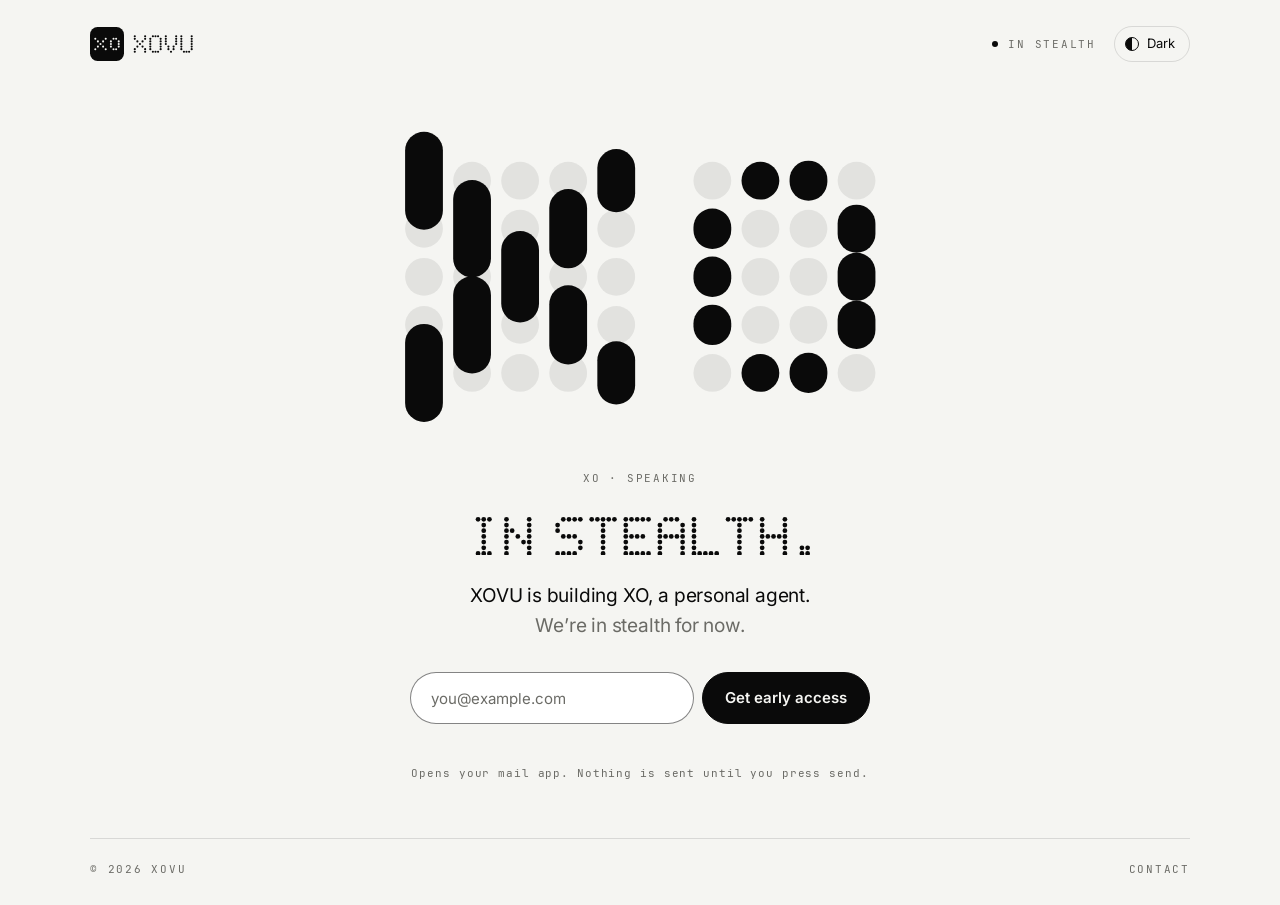
==== index.html @ ff9254e1 "Add files via upload" ====
<!DOCTYPE html>
<html lang="en" data-theme="light"><head>
<meta charset="utf-8"><meta name="viewport" content="width=device-width,initial-scale=1">
<title>XOVU · In stealth</title>
<meta name="description" content="XOVU is building XO, a personal agent. In stealth.">
<link rel="canonical" href="https://xovu.ai/">
<meta property="og:type" content="website">
<meta property="og:url" content="https://xovu.ai/">
<meta property="og:site_name" content="XOVU">
<meta property="og:title" content="XOVU">
<meta property="og:description" content="XOVU is building XO, a personal agent. In stealth.">
<meta property="og:image" content="https://xovu.ai/og-image.png">
<meta property="og:image:width" content="1200"><meta property="og:image:height" content="630">
<meta property="og:image:alt" content="The XO dot mark above the words IN STEALTH.">
<meta property="og:locale" content="en_US">
<meta name="twitter:card" content="summary_large_image">
<meta name="twitter:title" content="XOVU">
<meta name="twitter:description" content="XOVU is building XO, a personal agent. In stealth.">
<meta name="twitter:image" content="https://xovu.ai/og-image.png">
<meta name="color-scheme" content="light dark">
<meta name="theme-color" content="#F5F5F2" media="(prefers-color-scheme: light)">
<meta name="theme-color" content="#0A0A0A" media="(prefers-color-scheme: dark)">
<link rel="preload" href="fonts/Inter-Regular.woff2" as="font" type="font/woff2" crossorigin>
<link rel="preload" href="fonts/JetBrainsMono-Regular.woff2" as="font" type="font/woff2" crossorigin>
<style>
@font-face{font-family:"Inter";src:url(fonts/Inter-Regular.woff2) format("woff2");font-weight:400;font-display:swap}
@font-face{font-family:"Inter";src:url(fonts/Inter-SemiBold.woff2) format("woff2");font-weight:600;font-display:swap}
@font-face{font-family:"JetBrains Mono";src:url(fonts/JetBrainsMono-Regular.woff2) format("woff2");font-weight:400;font-display:swap}
/* brand tokens: xovu-brand-kit/tokens/colors.json + XO app theme */
:root{--bg:#F5F5F2;--fg:#0A0A0A;--muted:#6B6B66;--line:rgba(10,10,10,.12);--edge:rgba(10,10,10,.5);--paused:#C9C9C4;--field:#FFFFFF;
  --ease:cubic-bezier(.45,0,.55,1);--sans:"Inter","Helvetica Neue",Helvetica,Arial,system-ui,sans-serif;--mono:"JetBrains Mono",ui-monospace,SFMono-Regular,Menlo,monospace}
[data-theme="dark"]{--bg:#0A0A0A;--fg:#F5F5F2;--muted:#8E8E88;--line:rgba(245,245,242,.14);--edge:rgba(245,245,242,.34);--paused:#3C3C3A;--field:#151515}
*{box-sizing:border-box;margin:0;padding:0}
html,body{height:100%}
body{background:var(--bg);color:var(--fg);font-family:var(--sans);-webkit-font-smoothing:antialiased;line-height:1.5;transition:background-color .3s var(--ease),color .3s var(--ease)}
a{color:inherit}
:focus-visible{outline:2px solid var(--fg);outline-offset:3px;border-radius:4px}
.sr{position:absolute;width:1px;height:1px;overflow:hidden;clip:rect(0 0 0 0);white-space:nowrap}
.mono{font-family:var(--mono);font-size:11px;letter-spacing:.16em;text-transform:uppercase;color:var(--muted)}
.page{min-height:100vh;min-height:100svh;display:flex;flex-direction:column;max-width:1180px;margin:0 auto;padding:0 40px}
header{display:flex;align-items:center;justify-content:space-between;height:88px;gap:16px}
header .logo{display:block;border-radius:8px}
header .logo svg,header .logo img{height:34px;width:auto;display:block}
.right{display:flex;align-items:center;gap:18px}
.tag{display:flex;align-items:center;gap:10px}
.tag::before{content:"";width:6px;height:6px;border-radius:50%;background:var(--fg);animation:bl 1.4s var(--ease) infinite}
@keyframes bl{50%{opacity:.16}}
.toggle{font:inherit;font-size:13px;display:flex;align-items:center;gap:8px;padding:7px 14px 7px 10px;border-radius:99px;border:1px solid var(--line);background:transparent;color:var(--fg);cursor:pointer;transition:border-color .15s var(--ease)}
.toggle:hover{border-color:var(--fg)}
.toggle .ic{width:14px;height:14px;border-radius:50%;border:1.5px solid var(--fg);background:linear-gradient(90deg,var(--fg) 50%,transparent 50%);transition:transform .3s var(--ease)}
[data-theme="dark"] .toggle .ic{transform:rotate(180deg)}
main{flex:1;display:flex;flex-direction:column;align-items:center;justify-content:center;text-align:center;padding:16px 0 56px}
#mark{width:min(540px,84vw);transition:opacity .15s var(--ease)}
#mark.fade{opacity:0}
#mark .on{transition:fill .3s var(--ease)}
#mark.paused .on{fill:var(--paused)}
#mark svg,.ns-mark{width:100%;height:auto;display:block}
.status{margin-top:20px;min-height:17px}
.line{margin-top:30px;width:min(340px,70vw)}
.line svg{width:100%;height:auto;display:block}
.lead{margin-top:26px;font-size:clamp(17px,1.7vw,19px);line-height:1.55;letter-spacing:-.01em;max-width:440px}
.lead span{display:block;color:var(--muted)}
form{display:flex;gap:8px;margin-top:32px;width:min(460px,100%)}
input{font:inherit;font-size:15px;flex:1;min-width:0;height:52px;padding:0 20px;border-radius:99px;border:1px solid var(--edge);background:var(--field);color:var(--fg);transition:background-color .3s var(--ease),border-color .15s var(--ease)}
input::placeholder{color:var(--muted)}
input:hover{border-color:var(--fg)}
input:focus{outline:2px solid var(--fg);outline-offset:1px}
input[aria-invalid="true"]{border-color:var(--fg)}
.cta{font:inherit;font-size:15px;font-weight:600;height:52px;border:1px solid var(--fg);background:var(--fg);color:var(--bg);padding:0 22px;border-radius:99px;cursor:pointer;white-space:nowrap;transition:background-color .3s var(--ease),color .3s var(--ease),opacity .15s var(--ease)}
.cta:hover{opacity:.86}
.cta:disabled{opacity:.5;cursor:default}
.cta:focus-visible{outline-offset:3px;border-radius:99px}
#msg{font-size:14px;margin-top:14px;min-height:21px}
.note{margin-top:6px;letter-spacing:.08em;text-transform:none;font-size:11px}
footer{display:flex;justify-content:space-between;align-items:center;gap:16px;flex-wrap:wrap;padding:22px 0 28px;border-top:1px solid var(--line)}
footer nav{display:flex;gap:20px}
footer a{text-decoration:none;transition:color .15s var(--ease)}footer a:hover{color:var(--fg)}
.ns-mark{width:min(540px,84vw)}
@media(max-width:560px){.page{padding:0 20px}header{height:76px}header .logo svg,header .logo img{height:30px}.tag{display:none}form{flex-direction:column}input{flex:none}.cta{width:100%}.line{margin-top:24px}}
@media (prefers-reduced-motion:reduce){.tag::before{animation:none}body,.toggle .ic,input,.cta,#mark,#mark .on{transition:none}}
</style>
<link rel="icon" href="favicon.svg" type="image/svg+xml">
<link rel="icon" href="favicon-32.png" sizes="32x32" type="image/png">
<link rel="apple-touch-icon" href="apple-touch-icon.png">
<link rel="manifest" href="site.webmanifest">
</head>
<body>
<div class="page">
  <header>
    <a class="logo" href="/" aria-label="XOVU home" id="logo"><img src="brand/xovu-lockup-horizontal-light.svg" alt="" width="102" height="34"></a>
    <div class="right">
      <span class="tag mono">In stealth</span>
      <button class="toggle" id="toggle" type="button" aria-label="Dark mode" hidden><span class="ic" aria-hidden="true"></span><span id="toggleLabel">Dark</span></button>
    </div>
  </header>

  <main>
    <h1 class="sr">XOVU. In stealth.</h1>
    <div id="mark" aria-hidden="true"><noscript><img class="ns-mark" src="brand/xo-symbol-ink-with-cells.svg" alt=""></noscript></div>
    <p class="status mono" id="status" aria-hidden="true"></p>
    <div class="line" aria-hidden="true" id="line"></div>
    <p class="lead">XOVU is building XO, a personal agent. <span>We’re in stealth for now.</span></p>
    <form id="form" action="mailto:founder@xovu.ai?subject=XOVU%20early%20access" method="post" enctype="text/plain" novalidate>
      <label class="sr" for="email">Email address</label>
      <input id="email" name="email" type="email" placeholder="you@example.com" autocomplete="email" inputmode="email" required aria-describedby="msg note">
      <button class="cta" type="submit">Get early access</button>
    </form>
    <div id="msg" role="status" aria-live="polite"></div>
    <p class="note mono" id="note">Opens your mail app. Nothing is sent until you press send.</p>
  </main>

  <footer>
    <span class="mono">© 2026 XOVU</span>
    <nav><a class="mono" href="mailto:founder@xovu.ai">Contact</a></nav>
  </footer>
</div>

<script>
const $=s=>document.querySelector(s);
const CONTACT='founder@xovu.ai';
const INK='#0A0A0A',CHALK='#F5F5F2';
/* xovu-brand-kit/tokens/colors.json */
const THEMES={
  light:{bg:CHALK,fg:INK,cell:'rgba(10,10,10,.08)',tile:INK,tileDots:CHALK},
  dark:{bg:INK,fg:CHALK,cell:'rgba(245,245,242,.12)',tile:CHALK,tileDots:INK}
};
const LABEL={idle:'XO · Idle',thinking:'XO · Thinking',speaking:'XO · Speaking',done:'XO · Done',attention:'XO · Needs you',paused:'XO · Paused'};
let theme='light';
const T=()=>THEMES[theme];
const rmq=window.matchMedia?matchMedia('(prefers-reduced-motion: reduce)'):null;
let RM=!!(rmq&&rmq.matches);
/* geometry: 10 x 5 grid, dot diameter 0.79 x pitch (xovu-brand-kit/README.md) */
const P=8.9,R=3.5,X0=10,Y0=32.2,MVB='0 18 100 64',E='.45 0 .55 1';
const f2=n=>Math.round(n*100)/100;
const DX=c=>f2(X0+c*P),DY=r=>f2(Y0+r*P);
const XG=['10001','01010','00100','01010','10001'],OG=['0110','1001','1001','1001','0110'];
const CELLS=[];
XG.forEach((row,r)=>[...row].forEach((b,i)=>CELLS.push({c:i,r,on:b==='1'})));
OG.forEach((row,r)=>[...row].forEach((b,i)=>CELLS.push({c:6+i,r,on:b==='1'})));
const svgWrap=(vb,inner)=>`<svg xmlns="http://www.w3.org/2000/svg" viewBox="${vb}" aria-hidden="true">${inner}</svg>`;

/* one renderer per agent state, timings from tokens/motion.json */
const DOT={
  idle:(x,y,fg)=>`<circle class="on" cx="${x}" cy="${y}" r="${R}" fill="${fg}"/>`,
  thinking:(x,y,fg,d)=>{const b=f2(d.c*.1+d.r*.025-1.4);return `<circle cx="${x}" cy="${y}" r="${R}" fill="${fg}"><animate attributeName="opacity" values="1;.16;1" keyTimes="0;.5;1" calcMode="spline" keySplines="${E};${E}" dur="1.4s" begin="${b}s" repeatCount="indefinite"/><animate attributeName="r" values="${R};2.4;${R}" keyTimes="0;.5;1" calcMode="spline" keySplines="${E};${E}" dur="1.4s" begin="${b}s" repeatCount="indefinite"/></circle>`},
  speaking:(x,y,fg,d)=>{const b=f2(d.c*.09-1.2),h=f2(R*2*2.6),y0=f2(y-R),y1=f2(y-h/2);return `<rect x="${f2(x-R)}" y="${y0}" width="${R*2}" height="${R*2}" rx="${R}" fill="${fg}"><animate attributeName="height" values="${R*2};${h};${R*2}" keyTimes="0;.5;1" calcMode="spline" keySplines="${E};${E}" dur="1.2s" begin="${b}s" repeatCount="indefinite"/><animate attributeName="y" values="${y0};${y1};${y0}" keyTimes="0;.5;1" calcMode="spline" keySplines="${E};${E}" dur="1.2s" begin="${b}s" repeatCount="indefinite"/></rect>`},
  done:(x,y,fg,d)=>`<circle cx="${x}" cy="${y}" r="${R}" fill="${fg}"><animate attributeName="r" values="${R};${f2(R*1.4)};${R}" keyTimes="0;.4;1" calcMode="spline" keySplines="${E};${E}" dur=".4s" begin="${f2(d.c*.045)}s" fill="freeze"/></circle>`,
  attention:(x,y,fg,d)=>d.c===2&&d.r===2?`<circle cx="${x}" cy="${y}" r="${R}" fill="none" stroke="${fg}" stroke-width="1.1"><animate attributeName="r" values="${R};${f2(R*3.4)}" dur="1.6s" repeatCount="indefinite"/><animate attributeName="opacity" values=".8;0" dur="1.6s" repeatCount="indefinite"/></circle><circle cx="${x}" cy="${y}" r="${R}" fill="${fg}"><animate attributeName="r" values="${R};${f2(R*1.26)};${R}" keyTimes="0;.3;1" dur="1.6s" repeatCount="indefinite"/></circle>`:DOT.idle(x,y,fg)
};
function dots(st,fg,cell=null){
  if(RM)st='idle';
  let s='';
  if(cell)CELLS.forEach(d=>{if(!d.on)s+=`<circle cx="${DX(d.c)}" cy="${DY(d.r)}" r="${R}" fill="${cell}"/>`});
  CELLS.filter(d=>d.on).forEach(d=>{s+=DOT[st](DX(d.c),DY(d.r),fg,d)});
  return s;
}

/* XOVU Dot alphabet, 7-row display face */
const FONT={X:['10001','10001','01010','00100','01010','10001','10001'],O:['01110','10001','10001','10001','10001','10001','01110'],V:['10001','10001','10001','10001','01010','01010','00100'],U:['10001','10001','10001','10001','10001','10001','01110'],I:['01110','00100','00100','00100','00100','00100','01110'],N:['10001','10001','11001','10101','10011','10001','10001'],S:['01111','10000','10000','01110','00001','00001','11110'],T:['11111','00100','00100','00100','00100','00100','00100'],E:['11111','10000','10000','11110','10000','10000','11111'],A:['01110','10001','10001','11111','10001','10001','10001'],L:['10000','10000','10000','10000','10000','10000','11111'],H:['10001','10001','10001','11111','10001','10001','10001'],'.':['00000','00000','00000','00000','00000','01100','01100']};
function dotText(str,fg,p=6,r=2.5){
  let col=0,max=0,s='';
  for(const ch of str){const g=FONT[ch];if(!g){col+=3;continue}
    g.forEach((row,y)=>[...row].forEach((b,x)=>{if(b==='1'){s+=`<circle cx="${f2(r+(col+x)*p)}" cy="${f2(r+y*p)}" r="${r}"/>`;if(col+x>max)max=col+x}}));col+=6}
  return {inner:`<g fill="${fg}">${s}</g>`,w:f2(max*p+2*r),h:f2(6*p+2*r)};
}
/* horizontal lockup: XO always sits in its tile next to the wordmark */
function lockup(){
  const c=T(),ts=56,gap=16,s=f2(P*.86*ts/100/6),t=dotText('XOVU',c.fg),wh=f2(t.h*s),ww=f2(t.w*s);
  return svgWrap(`0 0 ${f2(ts+gap+ww)} ${ts}`,`<g transform="scale(${f2(ts/100)})"><rect width="100" height="100" rx="22.5" fill="${c.tile}"/><g transform="translate(50 50) scale(.86) translate(-50 -50)">${dots('idle',c.tileDots)}</g></g><g transform="translate(${ts+gap} ${f2((ts-wh)/2)}) scale(${s})">${t.inner}</g>`);
}

/* the mark: still when idle, and it answers what the visitor does */
let state=null,timer=null,fadeT=null,resume='idle';
const blocked=()=>document.hidden||navigator.onLine===false;
/* paused keeps the idle drawing and greys the dots in place */
function draw(){
  $('#mark').innerHTML=svgWrap(MVB,dots(state==='paused'?'idle':state,T().fg,T().cell));
  $('#mark').classList.toggle('paused',state==='paused');
  $('#status').textContent=LABEL[state];
}
/* after: a state name or a function, run once on a single tracked timer */
function show(st,{after,ms}={}){
  clearTimeout(timer);
  if(st!=='paused'&&state!==null&&blocked()){resume=st==='attention'?'attention':'idle';return}
  if(after)timer=setTimeout(()=>typeof after==='function'?after():show(after),ms);
  if(st===state)return;
  const prev=state,m=$('#mark');state=st;
  clearTimeout(fadeT);m.classList.remove('fade');
  if(prev===null||RM){draw();return}
  if(st==='paused'){
    if(prev!=='idle')draw();
    $('#status').textContent=LABEL.paused;
    requestAnimationFrame(()=>m.classList.add('paused'));return}
  if(prev==='paused'){
    m.classList.remove('paused');$('#status').textContent=LABEL[st];
    if(st!=='idle')fadeT=setTimeout(()=>crossfade(),300);return}
  crossfade();
}
function crossfade(){
  const m=$('#mark');m.classList.add('fade');
  fadeT=setTimeout(()=>{draw();m.classList.remove('fade')},150);
}

/* theme: follows the device until the visitor chooses */
const KEY='xovu-theme';
const load=()=>{try{return localStorage.getItem(KEY)}catch(e){return null}};
const save=t=>{try{localStorage.setItem(KEY,t)}catch(e){}};
function applyTheme(t){
  theme=t;
  document.documentElement.dataset.theme=t;
  const tg=$('#toggle');
  tg.setAttribute('aria-pressed',t==='dark'?'true':'false');
  $('#toggleLabel').textContent=t==='dark'?'Light':'Dark';
  document.querySelectorAll('meta[name="theme-color"]').forEach(m=>m.content=T().bg);
  $('#logo').innerHTML=lockup();
  const l=dotText('IN STEALTH.',T().fg);$('#line').innerHTML=svgWrap(`0 0 ${l.w} ${l.h}`,l.inner);
  if(state)draw();
}
const mq=window.matchMedia?matchMedia('(prefers-color-scheme: dark)'):null;
const stored=load();
let userChose=stored==='light'||stored==='dark';
applyTheme(userChose?stored:(mq&&mq.matches?'dark':'light'));
if(mq&&mq.addEventListener)mq.addEventListener('change',e=>{if(!userChose)applyTheme(e.matches?'dark':'light')});
$('#toggle').hidden=false;
$('#toggle').addEventListener('click',()=>{userChose=true;applyTheme(theme==='dark'?'light':'dark');save(theme)});
if(rmq&&rmq.addEventListener)rmq.addEventListener('change',e=>{RM=e.matches;if(RM)show('idle');else if(!held)release();draw()});

/* showcase: XO runs through its everyday states until the visitor engages.
   Needs you and Paused stay out, so they only ever mean what they say. */
const CYCLE=[['speaking',2400],['idle',1800],['thinking',2800],['idle',1800],['done',1000],['idle',1800]];
let ci=0,held=false;
function ambient(){
  if(held)return;
  if(RM){show('idle');return}
  const [st,ms]=CYCLE[ci];ci=(ci+1)%CYCLE.length;
  show(st,{ms,after:ambient});
}
function release(){held=false;ci=0;show('idle',{ms:1800,after:ambient})}
ambient();

/* paused while the tab is hidden or the device is offline */
const pause=()=>{if(state!=='paused')resume=state==='attention'?'attention':'idle';show('paused')};
const wake=()=>{if(state!=='paused'||blocked())return;if(held)show(resume);else release()};
document.addEventListener('visibilitychange',()=>document.hidden?pause():wake());
addEventListener('offline',pause);addEventListener('online',wake);

/* early access: no backend, so the request goes from the visitor's own mail app */
const email=$('#email'),msg=$('#msg');
/* the visitor has XO's attention: hold still while they type */
email.addEventListener('focus',()=>{if(!held){held=true;show('idle')}});
email.addEventListener('blur',()=>{if(!email.value&&email.getAttribute('aria-invalid')!=='true')release()});
email.addEventListener('input',()=>{if(email.getAttribute('aria-invalid')==='true'){email.removeAttribute('aria-invalid');msg.textContent='';show('idle')}});
$('#form').addEventListener('submit',e=>{
  e.preventDefault();
  const v=email.value.trim();
  if(!/^[^\s@]+@[^\s@]+\.[^\s@]+$/.test(v)){
    email.setAttribute('aria-invalid','true');msg.textContent='Please enter a valid email address.';
    held=true;show('attention');email.focus();return}
  email.removeAttribute('aria-invalid');
  const cta=$('.cta');cta.disabled=true;setTimeout(()=>{cta.disabled=false},1500);
  location.href=`mailto:${CONTACT}?subject=${encodeURIComponent('XOVU early access')}&body=${encodeURIComponent(`Please add ${v} to the XOVU early access list.`)}`;
  msg.textContent=`Thanks. If nothing opened, write to ${CONTACT}.`;
  e.target.reset();
  held=true;
  show('thinking',{ms:700,after:()=>show('done',{ms:2000,after:release})});
});
</script>
</body></html>
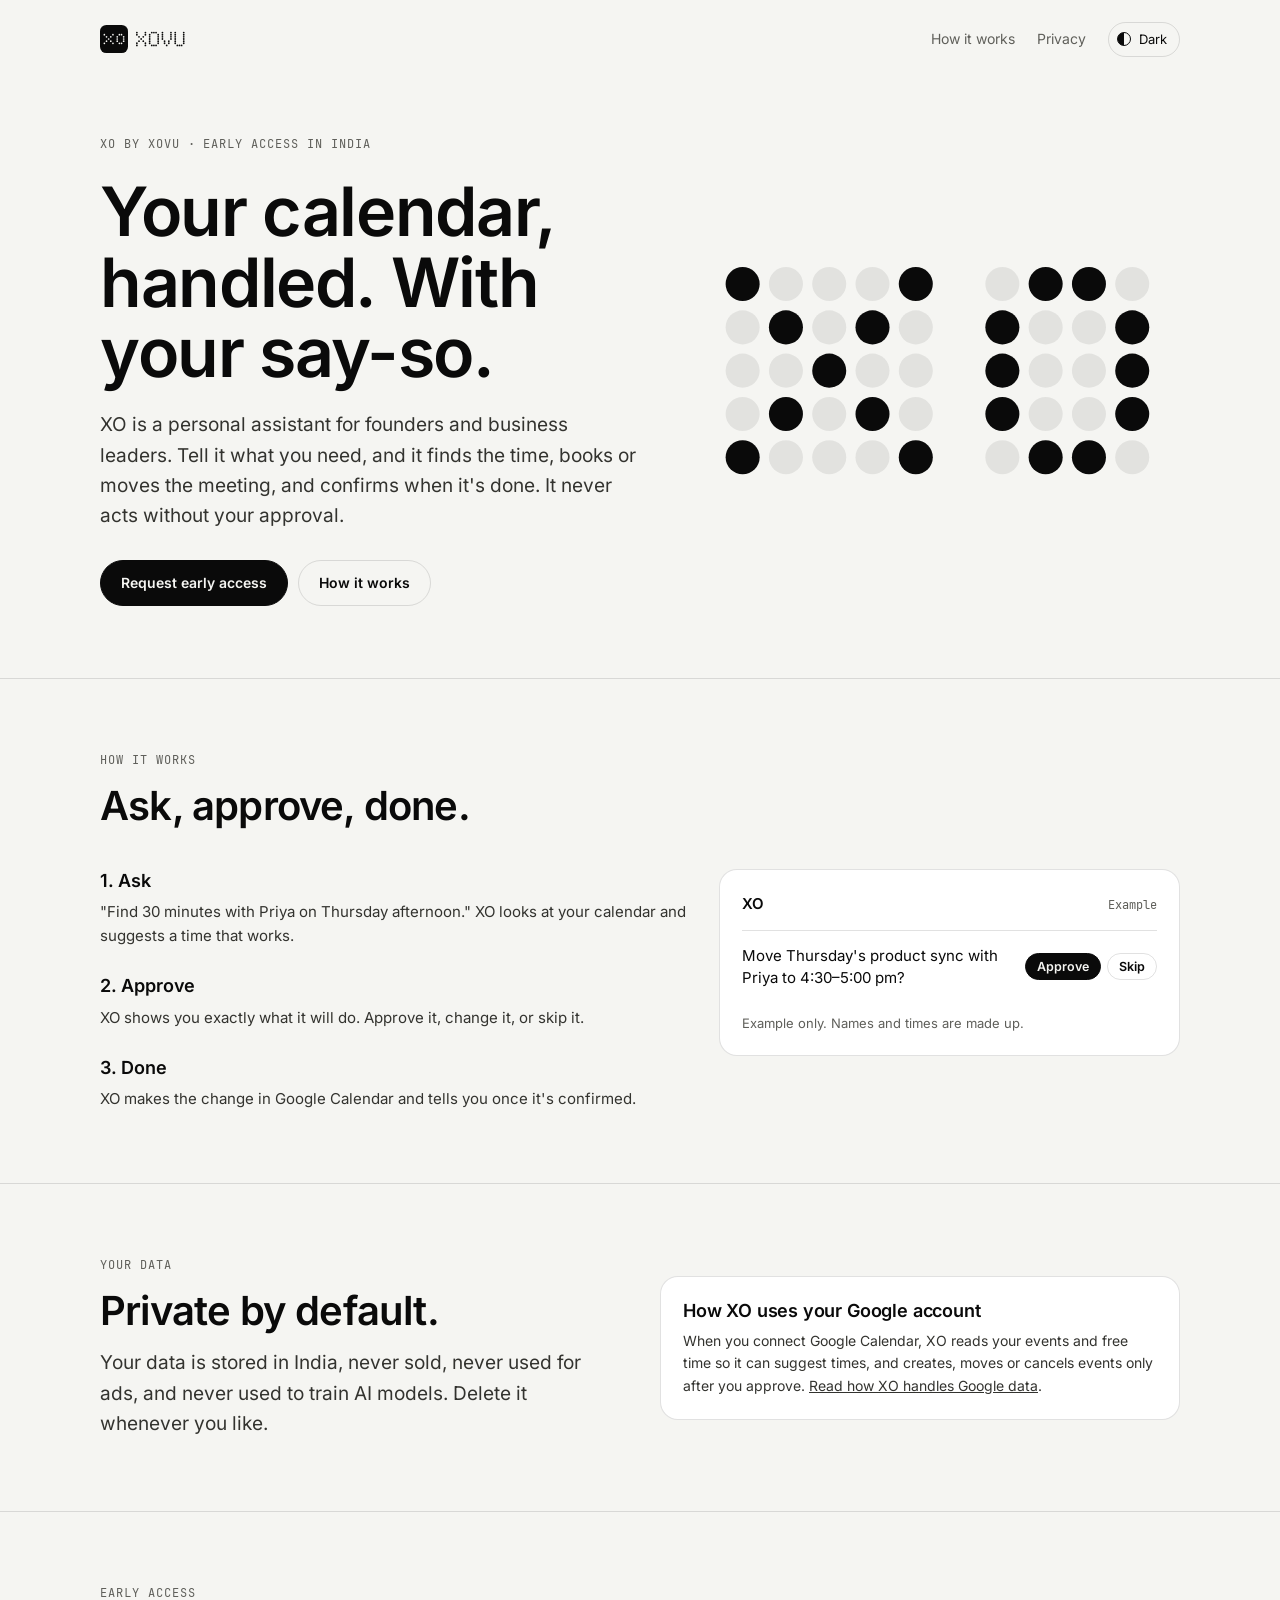
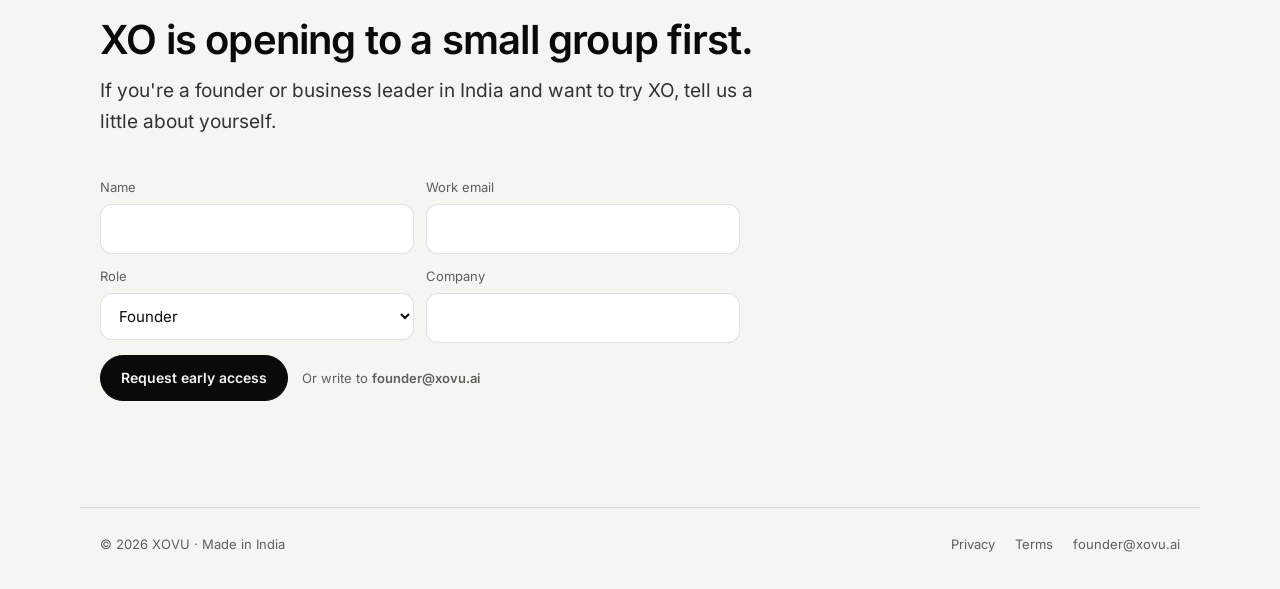
==== commit 4e96b74b: "Replace stealth page with public site: home, privacy policy, terms Home page describes XO's Calendar" ====
--- a/index.html
+++ b/index.html
@@ -1,268 +1,143 @@
 <!DOCTYPE html>
-<html lang="en" data-theme="light"><head>
-<meta charset="utf-8"><meta name="viewport" content="width=device-width,initial-scale=1">
-<title>XOVU · In stealth</title>
-<meta name="description" content="XOVU is building XO, a personal agent. In stealth.">
+<html lang="en-IN">
+<head>
+<meta charset="utf-8">
+<meta name="viewport" content="width=device-width,initial-scale=1,viewport-fit=cover">
+<title>XO by XOVU</title>
+<meta name="description" content="XO is a personal assistant for founders and business leaders in India. It handles your calendar and asks before it acts.">
+<meta property="og:title" content="XO by XOVU">
+<meta property="og:description" content="A personal assistant for founders and business leaders in India. Now in early access.">
+<meta property="og:type" content="website">
 <link rel="canonical" href="https://xovu.ai/">
-<meta property="og:type" content="website">
 <meta property="og:url" content="https://xovu.ai/">
 <meta property="og:site_name" content="XOVU">
-<meta property="og:title" content="XOVU">
-<meta property="og:description" content="XOVU is building XO, a personal agent. In stealth.">
 <meta property="og:image" content="https://xovu.ai/og-image.png">
 <meta property="og:image:width" content="1200"><meta property="og:image:height" content="630">
-<meta property="og:image:alt" content="The XO dot mark above the words IN STEALTH.">
-<meta property="og:locale" content="en_US">
+<meta property="og:image:alt" content="The XO dot mark next to the words Your calendar, handled.">
 <meta name="twitter:card" content="summary_large_image">
-<meta name="twitter:title" content="XOVU">
-<meta name="twitter:description" content="XOVU is building XO, a personal agent. In stealth.">
-<meta name="twitter:image" content="https://xovu.ai/og-image.png">
 <meta name="color-scheme" content="light dark">
-<meta name="theme-color" content="#F5F5F2" media="(prefers-color-scheme: light)">
-<meta name="theme-color" content="#0A0A0A" media="(prefers-color-scheme: dark)">
-<link rel="preload" href="fonts/Inter-Regular.woff2" as="font" type="font/woff2" crossorigin>
-<link rel="preload" href="fonts/JetBrainsMono-Regular.woff2" as="font" type="font/woff2" crossorigin>
-<style>
-@font-face{font-family:"Inter";src:url(fonts/Inter-Regular.woff2) format("woff2");font-weight:400;font-display:swap}
-@font-face{font-family:"Inter";src:url(fonts/Inter-SemiBold.woff2) format("woff2");font-weight:600;font-display:swap}
-@font-face{font-family:"JetBrains Mono";src:url(fonts/JetBrainsMono-Regular.woff2) format("woff2");font-weight:400;font-display:swap}
-/* brand tokens: xovu-brand-kit/tokens/colors.json + XO app theme */
-:root{--bg:#F5F5F2;--fg:#0A0A0A;--muted:#6B6B66;--line:rgba(10,10,10,.12);--edge:rgba(10,10,10,.5);--paused:#C9C9C4;--field:#FFFFFF;
-  --ease:cubic-bezier(.45,0,.55,1);--sans:"Inter","Helvetica Neue",Helvetica,Arial,system-ui,sans-serif;--mono:"JetBrains Mono",ui-monospace,SFMono-Regular,Menlo,monospace}
-[data-theme="dark"]{--bg:#0A0A0A;--fg:#F5F5F2;--muted:#8E8E88;--line:rgba(245,245,242,.14);--edge:rgba(245,245,242,.34);--paused:#3C3C3A;--field:#151515}
-*{box-sizing:border-box;margin:0;padding:0}
-html,body{height:100%}
-body{background:var(--bg);color:var(--fg);font-family:var(--sans);-webkit-font-smoothing:antialiased;line-height:1.5;transition:background-color .3s var(--ease),color .3s var(--ease)}
-a{color:inherit}
-:focus-visible{outline:2px solid var(--fg);outline-offset:3px;border-radius:4px}
-.sr{position:absolute;width:1px;height:1px;overflow:hidden;clip:rect(0 0 0 0);white-space:nowrap}
-.mono{font-family:var(--mono);font-size:11px;letter-spacing:.16em;text-transform:uppercase;color:var(--muted)}
-.page{min-height:100vh;min-height:100svh;display:flex;flex-direction:column;max-width:1180px;margin:0 auto;padding:0 40px}
-header{display:flex;align-items:center;justify-content:space-between;height:88px;gap:16px}
-header .logo{display:block;border-radius:8px}
-header .logo svg,header .logo img{height:34px;width:auto;display:block}
-.right{display:flex;align-items:center;gap:18px}
-.tag{display:flex;align-items:center;gap:10px}
-.tag::before{content:"";width:6px;height:6px;border-radius:50%;background:var(--fg);animation:bl 1.4s var(--ease) infinite}
-@keyframes bl{50%{opacity:.16}}
-.toggle{font:inherit;font-size:13px;display:flex;align-items:center;gap:8px;padding:7px 14px 7px 10px;border-radius:99px;border:1px solid var(--line);background:transparent;color:var(--fg);cursor:pointer;transition:border-color .15s var(--ease)}
-.toggle:hover{border-color:var(--fg)}
-.toggle .ic{width:14px;height:14px;border-radius:50%;border:1.5px solid var(--fg);background:linear-gradient(90deg,var(--fg) 50%,transparent 50%);transition:transform .3s var(--ease)}
-[data-theme="dark"] .toggle .ic{transform:rotate(180deg)}
-main{flex:1;display:flex;flex-direction:column;align-items:center;justify-content:center;text-align:center;padding:16px 0 56px}
-#mark{width:min(540px,84vw);transition:opacity .15s var(--ease)}
-#mark.fade{opacity:0}
-#mark .on{transition:fill .3s var(--ease)}
-#mark.paused .on{fill:var(--paused)}
-#mark svg,.ns-mark{width:100%;height:auto;display:block}
-.status{margin-top:20px;min-height:17px}
-.line{margin-top:30px;width:min(340px,70vw)}
-.line svg{width:100%;height:auto;display:block}
-.lead{margin-top:26px;font-size:clamp(17px,1.7vw,19px);line-height:1.55;letter-spacing:-.01em;max-width:440px}
-.lead span{display:block;color:var(--muted)}
-form{display:flex;gap:8px;margin-top:32px;width:min(460px,100%)}
-input{font:inherit;font-size:15px;flex:1;min-width:0;height:52px;padding:0 20px;border-radius:99px;border:1px solid var(--edge);background:var(--field);color:var(--fg);transition:background-color .3s var(--ease),border-color .15s var(--ease)}
-input::placeholder{color:var(--muted)}
-input:hover{border-color:var(--fg)}
-input:focus{outline:2px solid var(--fg);outline-offset:1px}
-input[aria-invalid="true"]{border-color:var(--fg)}
-.cta{font:inherit;font-size:15px;font-weight:600;height:52px;border:1px solid var(--fg);background:var(--fg);color:var(--bg);padding:0 22px;border-radius:99px;cursor:pointer;white-space:nowrap;transition:background-color .3s var(--ease),color .3s var(--ease),opacity .15s var(--ease)}
-.cta:hover{opacity:.86}
-.cta:disabled{opacity:.5;cursor:default}
-.cta:focus-visible{outline-offset:3px;border-radius:99px}
-#msg{font-size:14px;margin-top:14px;min-height:21px}
-.note{margin-top:6px;letter-spacing:.08em;text-transform:none;font-size:11px}
-footer{display:flex;justify-content:space-between;align-items:center;gap:16px;flex-wrap:wrap;padding:22px 0 28px;border-top:1px solid var(--line)}
-footer nav{display:flex;gap:20px}
-footer a{text-decoration:none;transition:color .15s var(--ease)}footer a:hover{color:var(--fg)}
-.ns-mark{width:min(540px,84vw)}
-@media(max-width:560px){.page{padding:0 20px}header{height:76px}header .logo svg,header .logo img{height:30px}.tag{display:none}form{flex-direction:column}input{flex:none}.cta{width:100%}.line{margin-top:24px}}
-@media (prefers-reduced-motion:reduce){.tag::before{animation:none}body,.toggle .ic,input,.cta,#mark,#mark .on{transition:none}}
-</style>
-<link rel="icon" href="favicon.svg" type="image/svg+xml">
-<link rel="icon" href="favicon-32.png" sizes="32x32" type="image/png">
-<link rel="apple-touch-icon" href="apple-touch-icon.png">
-<link rel="manifest" href="site.webmanifest">
+<link rel="icon" href="/favicon.svg" type="image/svg+xml">
+<link rel="icon" href="/favicon-32.png" sizes="32x32" type="image/png">
+<link rel="apple-touch-icon" href="/apple-touch-icon.png">
+<link rel="manifest" href="/site.webmanifest">
+<link rel="stylesheet" href="/style.css">
 </head>
 <body>
-<div class="page">
-  <header>
-    <a class="logo" href="/" aria-label="XOVU home" id="logo"><img src="brand/xovu-lockup-horizontal-light.svg" alt="" width="102" height="34"></a>
-    <div class="right">
-      <span class="tag mono">In stealth</span>
-      <button class="toggle" id="toggle" type="button" aria-label="Dark mode" hidden><span class="ic" aria-hidden="true"></span><span id="toggleLabel">Dark</span></button>
+<header class="wrap top">
+  <a class="logo" href="/" aria-label="XOVU home"></a>
+  <nav class="nav" aria-label="Main">
+    <a class="hide-sm" href="#how">How it works</a>
+    <a class="hide-sm" href="/privacy">Privacy</a>
+    <button class="toggle" id="toggle" type="button"><span class="ic" aria-hidden="true"></span><span id="toggleLabel">Dark</span></button>
+  </nav>
+</header>
+
+<main>
+  <section class="wrap hero">
+    <div class="hero-copy">
+      <p class="eyebrow">XO by XOVU · Early access in India</p>
+      <h1>Your calendar, handled. With your say-so.</h1>
+      <p class="lead">XO is a personal assistant for founders and business leaders. Tell it what you need, and it finds the time, books or moves the meeting, and confirms when it's done. It never acts without your approval.</p>
+      <div class="hero-actions">
+        <a class="btn" href="#early-access">Request early access</a>
+        <a class="btn ghost" href="#how">How it works</a>
+      </div>
     </div>
-  </header>
+    <div id="mark" aria-hidden="true"></div>
+  </section>
 
-  <main>
-    <h1 class="sr">XOVU. In stealth.</h1>
-    <div id="mark" aria-hidden="true"><noscript><img class="ns-mark" src="brand/xo-symbol-ink-with-cells.svg" alt=""></noscript></div>
-    <p class="status mono" id="status" aria-hidden="true"></p>
-    <div class="line" aria-hidden="true" id="line"></div>
-    <p class="lead">XOVU is building XO, a personal agent. <span>We’re in stealth for now.</span></p>
-    <form id="form" action="mailto:founder@xovu.ai?subject=XOVU%20early%20access" method="post" enctype="text/plain" novalidate>
-      <label class="sr" for="email">Email address</label>
-      <input id="email" name="email" type="email" placeholder="you@example.com" autocomplete="email" inputmode="email" required aria-describedby="msg note">
-      <button class="cta" type="submit">Get early access</button>
-    </form>
-    <div id="msg" role="status" aria-live="polite"></div>
-    <p class="note mono" id="note">Opens your mail app. Nothing is sent until you press send.</p>
-  </main>
+  <section class="section" id="how" aria-labelledby="how-h">
+    <div class="wrap">
+      <div class="section-head">
+        <p class="eyebrow">How it works</p>
+        <h2 id="how-h">Ask, approve, done.</h2>
+      </div>
+      <div class="demo">
+        <div class="grid3" style="grid-template-columns:1fr;gap:26px">
+          <div class="feature"><h3>1. Ask</h3><p>"Find 30 minutes with Priya on Thursday afternoon." XO looks at your calendar and suggests a time that works.</p></div>
+          <div class="feature"><h3>2. Approve</h3><p>XO shows you exactly what it will do. Approve it, change it, or skip it.</p></div>
+          <div class="feature"><h3>3. Done</h3><p>XO makes the change in Google Calendar and tells you once it's confirmed.</p></div>
+        </div>
+        <div class="panel" role="group" aria-label="Example request">
+          <div class="panel-head"><strong>XO</strong><span class="mono">Example</span></div>
+          <div class="item">
+            <p>Move Thursday's product sync with Priya to 4:30–5:00 pm?</p>
+            <div class="chips"><button class="chip yes" type="button" id="a1">Approve</button><button class="chip" type="button" id="s1">Skip</button></div>
+          </div>
+          <div class="item" id="done-row" hidden>
+            <p><span class="status">Done</span> Product sync is now Thu 23 Oct, 4:30–5:00 pm.</p>
+          </div>
+          <p class="note" style="margin-top:10px">Example only. Names and times are made up.</p>
+        </div>
+      </div>
+    </div>
+  </section>
 
-  <footer>
-    <span class="mono">© 2026 XOVU</span>
-    <nav><a class="mono" href="mailto:founder@xovu.ai">Contact</a></nav>
-  </footer>
-</div>
+  <section class="section" aria-labelledby="g-h">
+    <div class="wrap band">
+      <div class="section-head" style="margin:0">
+        <p class="eyebrow">Your data</p>
+        <h2 id="g-h">Private by default.</h2>
+        <p class="lead">Your data is stored in India, never sold, never used for ads, and never used to train AI models. Delete it whenever you like.</p>
+      </div>
+      <div class="panel">
+        <h3 style="margin-bottom:8px">How XO uses your Google account</h3>
+        <p class="note" style="font-size:14px;color:var(--lead)">When you connect Google Calendar, XO reads your events and free time so it can suggest times, and creates, moves or cancels events only after you approve. <a href="/privacy#google">Read how XO handles Google data</a>.</p>
+      </div>
+    </div>
+  </section>
 
+  <section class="section" id="early-access" aria-labelledby="ea-h">
+    <div class="wrap">
+      <div class="section-head">
+        <p class="eyebrow">Early access</p>
+        <h2 id="ea-h">XO is opening to a small group first.</h2>
+        <p class="lead">If you're a founder or business leader in India and want to try XO, tell us a little about yourself.</p>
+      </div>
+      <form class="form" id="form" novalidate>
+        <label>Name<input id="f-name" name="name" autocomplete="name" required></label>
+        <label>Work email<input id="f-email" name="email" type="email" autocomplete="email" required></label>
+        <label>Role
+          <select id="f-role" name="role">
+            <option>Founder</option><option>CEO</option><option>CXO</option><option>Other leadership</option>
+          </select>
+        </label>
+        <label>Company<input id="f-company" name="company" autocomplete="organization"></label>
+        <div class="full" style="display:flex;flex-wrap:wrap;gap:14px;align-items:center">
+          <button class="btn" type="submit">Request early access</button>
+          <span class="note">Or write to <strong>founder@xovu.ai</strong></span>
+        </div>
+        <p id="msg" class="full" aria-live="polite"></p>
+      </form>
+    </div>
+  </section>
+</main>
+
+<footer class="wrap foot">
+  <span>© 2026 XOVU · Made in India</span>
+  <nav aria-label="Footer"><a href="/privacy">Privacy</a><a href="/terms">Terms</a><a href="mailto:founder@xovu.ai">founder@xovu.ai</a></nav>
+</footer>
+
+<script src="/brand.js"></script>
 <script>
-const $=s=>document.querySelector(s);
-const CONTACT='founder@xovu.ai';
-const INK='#0A0A0A',CHALK='#F5F5F2';
-/* xovu-brand-kit/tokens/colors.json */
-const THEMES={
-  light:{bg:CHALK,fg:INK,cell:'rgba(10,10,10,.08)',tile:INK,tileDots:CHALK},
-  dark:{bg:INK,fg:CHALK,cell:'rgba(245,245,242,.12)',tile:CHALK,tileDots:INK}
-};
-const LABEL={idle:'XO · Idle',thinking:'XO · Thinking',speaking:'XO · Speaking',done:'XO · Done',attention:'XO · Needs you',paused:'XO · Paused'};
-let theme='light';
-const T=()=>THEMES[theme];
-const rmq=window.matchMedia?matchMedia('(prefers-reduced-motion: reduce)'):null;
-let RM=!!(rmq&&rmq.matches);
-/* geometry: 10 x 5 grid, dot diameter 0.79 x pitch (xovu-brand-kit/README.md) */
-const P=8.9,R=3.5,X0=10,Y0=32.2,MVB='0 18 100 64',E='.45 0 .55 1';
-const f2=n=>Math.round(n*100)/100;
-const DX=c=>f2(X0+c*P),DY=r=>f2(Y0+r*P);
-const XG=['10001','01010','00100','01010','10001'],OG=['0110','1001','1001','1001','0110'];
-const CELLS=[];
-XG.forEach((row,r)=>[...row].forEach((b,i)=>CELLS.push({c:i,r,on:b==='1'})));
-OG.forEach((row,r)=>[...row].forEach((b,i)=>CELLS.push({c:6+i,r,on:b==='1'})));
-const svgWrap=(vb,inner)=>`<svg xmlns="http://www.w3.org/2000/svg" viewBox="${vb}" aria-hidden="true">${inner}</svg>`;
+(function(){
+  /* example request: approve shows the confirmation */
+  var a=document.getElementById('a1'),s=document.getElementById('s1'),done=document.getElementById('done-row');
+  function lock(btn,text){[a,s].forEach(function(x){x.setAttribute('aria-pressed','true')});btn.textContent=text}
+  a.addEventListener('click',function(){lock(a,'Approved');done.hidden=false;if(window.XOMark){XOMark.show('done');setTimeout(XOMark.release,2600)}});
+  s.addEventListener('click',function(){lock(s,'Skipped')});
 
-/* one renderer per agent state, timings from tokens/motion.json */
-const DOT={
-  idle:(x,y,fg)=>`<circle class="on" cx="${x}" cy="${y}" r="${R}" fill="${fg}"/>`,
-  thinking:(x,y,fg,d)=>{const b=f2(d.c*.1+d.r*.025-1.4);return `<circle cx="${x}" cy="${y}" r="${R}" fill="${fg}"><animate attributeName="opacity" values="1;.16;1" keyTimes="0;.5;1" calcMode="spline" keySplines="${E};${E}" dur="1.4s" begin="${b}s" repeatCount="indefinite"/><animate attributeName="r" values="${R};2.4;${R}" keyTimes="0;.5;1" calcMode="spline" keySplines="${E};${E}" dur="1.4s" begin="${b}s" repeatCount="indefinite"/></circle>`},
-  speaking:(x,y,fg,d)=>{const b=f2(d.c*.09-1.2),h=f2(R*2*2.6),y0=f2(y-R),y1=f2(y-h/2);return `<rect x="${f2(x-R)}" y="${y0}" width="${R*2}" height="${R*2}" rx="${R}" fill="${fg}"><animate attributeName="height" values="${R*2};${h};${R*2}" keyTimes="0;.5;1" calcMode="spline" keySplines="${E};${E}" dur="1.2s" begin="${b}s" repeatCount="indefinite"/><animate attributeName="y" values="${y0};${y1};${y0}" keyTimes="0;.5;1" calcMode="spline" keySplines="${E};${E}" dur="1.2s" begin="${b}s" repeatCount="indefinite"/></rect>`},
-  done:(x,y,fg,d)=>`<circle cx="${x}" cy="${y}" r="${R}" fill="${fg}"><animate attributeName="r" values="${R};${f2(R*1.4)};${R}" keyTimes="0;.4;1" calcMode="spline" keySplines="${E};${E}" dur=".4s" begin="${f2(d.c*.045)}s" fill="freeze"/></circle>`,
-  attention:(x,y,fg,d)=>d.c===2&&d.r===2?`<circle cx="${x}" cy="${y}" r="${R}" fill="none" stroke="${fg}" stroke-width="1.1"><animate attributeName="r" values="${R};${f2(R*3.4)}" dur="1.6s" repeatCount="indefinite"/><animate attributeName="opacity" values=".8;0" dur="1.6s" repeatCount="indefinite"/></circle><circle cx="${x}" cy="${y}" r="${R}" fill="${fg}"><animate attributeName="r" values="${R};${f2(R*1.26)};${R}" keyTimes="0;.3;1" dur="1.6s" repeatCount="indefinite"/></circle>`:DOT.idle(x,y,fg)
-};
-function dots(st,fg,cell=null){
-  if(RM)st='idle';
-  let s='';
-  if(cell)CELLS.forEach(d=>{if(!d.on)s+=`<circle cx="${DX(d.c)}" cy="${DY(d.r)}" r="${R}" fill="${cell}"/>`});
-  CELLS.filter(d=>d.on).forEach(d=>{s+=DOT[st](DX(d.c),DY(d.r),fg,d)});
-  return s;
-}
-
-/* XOVU Dot alphabet, 7-row display face */
-const FONT={X:['10001','10001','01010','00100','01010','10001','10001'],O:['01110','10001','10001','10001','10001','10001','01110'],V:['10001','10001','10001','10001','01010','01010','00100'],U:['10001','10001','10001','10001','10001','10001','01110'],I:['01110','00100','00100','00100','00100','00100','01110'],N:['10001','10001','11001','10101','10011','10001','10001'],S:['01111','10000','10000','01110','00001','00001','11110'],T:['11111','00100','00100','00100','00100','00100','00100'],E:['11111','10000','10000','11110','10000','10000','11111'],A:['01110','10001','10001','11111','10001','10001','10001'],L:['10000','10000','10000','10000','10000','10000','11111'],H:['10001','10001','10001','11111','10001','10001','10001'],'.':['00000','00000','00000','00000','00000','01100','01100']};
-function dotText(str,fg,p=6,r=2.5){
-  let col=0,max=0,s='';
-  for(const ch of str){const g=FONT[ch];if(!g){col+=3;continue}
-    g.forEach((row,y)=>[...row].forEach((b,x)=>{if(b==='1'){s+=`<circle cx="${f2(r+(col+x)*p)}" cy="${f2(r+y*p)}" r="${r}"/>`;if(col+x>max)max=col+x}}));col+=6}
-  return {inner:`<g fill="${fg}">${s}</g>`,w:f2(max*p+2*r),h:f2(6*p+2*r)};
-}
-/* horizontal lockup: XO always sits in its tile next to the wordmark */
-function lockup(){
-  const c=T(),ts=56,gap=16,s=f2(P*.86*ts/100/6),t=dotText('XOVU',c.fg),wh=f2(t.h*s),ww=f2(t.w*s);
-  return svgWrap(`0 0 ${f2(ts+gap+ww)} ${ts}`,`<g transform="scale(${f2(ts/100)})"><rect width="100" height="100" rx="22.5" fill="${c.tile}"/><g transform="translate(50 50) scale(.86) translate(-50 -50)">${dots('idle',c.tileDots)}</g></g><g transform="translate(${ts+gap} ${f2((ts-wh)/2)}) scale(${s})">${t.inner}</g>`);
-}
-
-/* the mark: still when idle, and it answers what the visitor does */
-let state=null,timer=null,fadeT=null,resume='idle';
-const blocked=()=>document.hidden||navigator.onLine===false;
-/* paused keeps the idle drawing and greys the dots in place */
-function draw(){
-  $('#mark').innerHTML=svgWrap(MVB,dots(state==='paused'?'idle':state,T().fg,T().cell));
-  $('#mark').classList.toggle('paused',state==='paused');
-  $('#status').textContent=LABEL[state];
-}
-/* after: a state name or a function, run once on a single tracked timer */
-function show(st,{after,ms}={}){
-  clearTimeout(timer);
-  if(st!=='paused'&&state!==null&&blocked()){resume=st==='attention'?'attention':'idle';return}
-  if(after)timer=setTimeout(()=>typeof after==='function'?after():show(after),ms);
-  if(st===state)return;
-  const prev=state,m=$('#mark');state=st;
-  clearTimeout(fadeT);m.classList.remove('fade');
-  if(prev===null||RM){draw();return}
-  if(st==='paused'){
-    if(prev!=='idle')draw();
-    $('#status').textContent=LABEL.paused;
-    requestAnimationFrame(()=>m.classList.add('paused'));return}
-  if(prev==='paused'){
-    m.classList.remove('paused');$('#status').textContent=LABEL[st];
-    if(st!=='idle')fadeT=setTimeout(()=>crossfade(),300);return}
-  crossfade();
-}
-function crossfade(){
-  const m=$('#mark');m.classList.add('fade');
-  fadeT=setTimeout(()=>{draw();m.classList.remove('fade')},150);
-}
-
-/* theme: follows the device until the visitor chooses */
-const KEY='xovu-theme';
-const load=()=>{try{return localStorage.getItem(KEY)}catch(e){return null}};
-const save=t=>{try{localStorage.setItem(KEY,t)}catch(e){}};
-function applyTheme(t){
-  theme=t;
-  document.documentElement.dataset.theme=t;
-  const tg=$('#toggle');
-  tg.setAttribute('aria-pressed',t==='dark'?'true':'false');
-  $('#toggleLabel').textContent=t==='dark'?'Light':'Dark';
-  document.querySelectorAll('meta[name="theme-color"]').forEach(m=>m.content=T().bg);
-  $('#logo').innerHTML=lockup();
-  const l=dotText('IN STEALTH.',T().fg);$('#line').innerHTML=svgWrap(`0 0 ${l.w} ${l.h}`,l.inner);
-  if(state)draw();
-}
-const mq=window.matchMedia?matchMedia('(prefers-color-scheme: dark)'):null;
-const stored=load();
-let userChose=stored==='light'||stored==='dark';
-applyTheme(userChose?stored:(mq&&mq.matches?'dark':'light'));
-if(mq&&mq.addEventListener)mq.addEventListener('change',e=>{if(!userChose)applyTheme(e.matches?'dark':'light')});
-$('#toggle').hidden=false;
-$('#toggle').addEventListener('click',()=>{userChose=true;applyTheme(theme==='dark'?'light':'dark');save(theme)});
-if(rmq&&rmq.addEventListener)rmq.addEventListener('change',e=>{RM=e.matches;if(RM)show('idle');else if(!held)release();draw()});
-
-/* showcase: XO runs through its everyday states until the visitor engages.
-   Needs you and Paused stay out, so they only ever mean what they say. */
-const CYCLE=[['speaking',2400],['idle',1800],['thinking',2800],['idle',1800],['done',1000],['idle',1800]];
-let ci=0,held=false;
-function ambient(){
-  if(held)return;
-  if(RM){show('idle');return}
-  const [st,ms]=CYCLE[ci];ci=(ci+1)%CYCLE.length;
-  show(st,{ms,after:ambient});
-}
-function release(){held=false;ci=0;show('idle',{ms:1800,after:ambient})}
-ambient();
-
-/* paused while the tab is hidden or the device is offline */
-const pause=()=>{if(state!=='paused')resume=state==='attention'?'attention':'idle';show('paused')};
-const wake=()=>{if(state!=='paused'||blocked())return;if(held)show(resume);else release()};
-document.addEventListener('visibilitychange',()=>document.hidden?pause():wake());
-addEventListener('offline',pause);addEventListener('online',wake);
-
-/* early access: no backend, so the request goes from the visitor's own mail app */
-const email=$('#email'),msg=$('#msg');
-/* the visitor has XO's attention: hold still while they type */
-email.addEventListener('focus',()=>{if(!held){held=true;show('idle')}});
-email.addEventListener('blur',()=>{if(!email.value&&email.getAttribute('aria-invalid')!=='true')release()});
-email.addEventListener('input',()=>{if(email.getAttribute('aria-invalid')==='true'){email.removeAttribute('aria-invalid');msg.textContent='';show('idle')}});
-$('#form').addEventListener('submit',e=>{
-  e.preventDefault();
-  const v=email.value.trim();
-  if(!/^[^\s@]+@[^\s@]+\.[^\s@]+$/.test(v)){
-    email.setAttribute('aria-invalid','true');msg.textContent='Please enter a valid email address.';
-    held=true;show('attention');email.focus();return}
-  email.removeAttribute('aria-invalid');
-  const cta=$('.cta');cta.disabled=true;setTimeout(()=>{cta.disabled=false},1500);
-  location.href=`mailto:${CONTACT}?subject=${encodeURIComponent('XOVU early access')}&body=${encodeURIComponent(`Please add ${v} to the XOVU early access list.`)}`;
-  msg.textContent=`Thanks. If nothing opened, write to ${CONTACT}.`;
-  e.target.reset();
-  held=true;
-  show('thinking',{ms:700,after:()=>show('done',{ms:2000,after:release})});
-});
+  /* early access: opens an email to the founder (this site stores nothing) */
+  var form=document.getElementById('form'),msg=document.getElementById('msg');
+  form.addEventListener('submit',function(e){
+    e.preventDefault();
+    var name=form.name.value.trim(),email=form.email.value.trim();
+    if(!name||!/^[^\s@]+@[^\s@]+\.[^\s@]+$/.test(email)){msg.textContent='Please add your name and a valid work email.';if(window.XOMark)XOMark.show('attention');return}
+    var body='Name: '+name+'\nEmail: '+email+'\nRole: '+form.role.value+'\nCompany: '+form.company.value.trim();
+    location.href='mailto:founder@xovu.ai?subject='+encodeURIComponent('XO early access: '+name)+'&body='+encodeURIComponent(body);
+    msg.textContent='Your email app should open with the request filled in. If it doesn’t, write to founder@xovu.ai.';
+  });
+})();
 </script>
-</body></html>
+</body>
+</html>
--- a/style.css
+++ b/style.css
@@ -0,0 +1,142 @@
+/* Layout: one 1120px column, hero with the live XO mark, then plain sections divided by hairlines.
+   Brand: XOVU brand kit v1.0 (Ink, Chalk, Paper; Inter for text, JetBrains Mono for system labels). */
+@font-face{font-family:"Inter";src:url(/fonts/Inter-Regular.woff2) format("woff2");font-weight:400;font-display:swap}
+@font-face{font-family:"Inter";src:url(/fonts/Inter-SemiBold.woff2) format("woff2");font-weight:600;font-display:swap}
+@font-face{font-family:"JetBrains Mono";src:url(/fonts/JetBrainsMono-Regular.woff2) format("woff2");font-weight:400;font-display:swap}
+:root{
+  --bg:#F5F5F2;          /* Chalk */
+  --fg:#0A0A0A;          /* Ink */
+  --paper:#FFFFFF;       /* raised surfaces */
+  --muted:#5F5F5A;
+  --lead:#33332F;
+  --line:rgba(10,10,10,.12);
+  --cell:rgba(10,10,10,.08);
+  --ok:#1E6B45;
+  --font-text:"Inter","Helvetica Neue",Helvetica,Arial,system-ui,sans-serif;
+  --font-mono:"JetBrains Mono",ui-monospace,SFMono-Regular,Menlo,Consolas,monospace;
+}
+@media (prefers-color-scheme:dark){
+  :root:not([data-theme="light"]){
+    --bg:#0A0A0A;--fg:#F5F5F2;--paper:#151514;--muted:#9A9A94;--lead:#D2D2CD;
+    --line:rgba(245,245,242,.14);--cell:rgba(245,245,242,.12);--ok:#6FCF9B;color-scheme:dark;
+  }
+}
+:root[data-theme="dark"]{
+  --bg:#0A0A0A;--fg:#F5F5F2;--paper:#151514;--muted:#9A9A94;--lead:#D2D2CD;
+  --line:rgba(245,245,242,.14);--cell:rgba(245,245,242,.12);--ok:#6FCF9B;color-scheme:dark;
+}
+
+*{box-sizing:border-box}
+body{margin:0;background:var(--bg);color:var(--fg);font-family:var(--font-text);font-size:16px;line-height:1.6;-webkit-font-smoothing:antialiased}
+a{color:inherit}
+a:focus-visible,button:focus-visible,input:focus-visible,select:focus-visible{outline:2px solid var(--fg);outline-offset:2px}
+[hidden]{display:none!important}
+.sr{position:absolute;width:1px;height:1px;overflow:hidden;clip:rect(0 0 0 0);white-space:nowrap}
+
+.wrap{max-width:1120px;margin:0 auto;padding-left:max(20px,env(safe-area-inset-left,0px));padding-right:max(20px,env(safe-area-inset-right,0px))}
+
+/* header */
+.top{display:flex;align-items:center;justify-content:space-between;gap:16px;padding-block:22px}
+.logo{display:block;text-decoration:none}
+.logo svg{height:28px;width:auto;display:block}
+.nav{display:flex;align-items:center;gap:22px;font-size:14px}
+.nav a{text-decoration:none;color:var(--muted)}
+.nav a:hover{color:var(--fg)}
+.toggle{font:inherit;font-size:13px;display:inline-flex;align-items:center;gap:8px;padding:6px 12px 6px 8px;border-radius:99px;border:1px solid var(--line);background:transparent;color:var(--fg);cursor:pointer}
+.toggle .ic{width:14px;height:14px;border-radius:50%;border:1.5px solid currentColor;background:linear-gradient(90deg,currentColor 50%,transparent 50%)}
+.btn{font:inherit;font-size:14px;font-weight:600;display:inline-flex;align-items:center;justify-content:center;gap:8px;border:1px solid var(--fg);background:var(--fg);color:var(--bg);padding:11px 20px;border-radius:99px;cursor:pointer;text-decoration:none;white-space:nowrap}
+.btn:hover{opacity:.88}
+.btn.ghost{background:transparent;color:var(--fg);border-color:var(--line)}
+.btn.ghost:hover{border-color:var(--fg);opacity:1}
+
+/* type */
+.eyebrow{font-family:var(--font-mono);font-size:12px;letter-spacing:.08em;text-transform:uppercase;color:var(--muted);margin:0}
+h1,h2,h3{margin:0;text-wrap:balance;letter-spacing:-.02em}
+h1{font-size:clamp(38px,5.6vw,68px);line-height:1.04;font-weight:600}
+h2{font-size:clamp(28px,3.4vw,40px);line-height:1.12;font-weight:600}
+h3{font-size:18px;line-height:1.3;font-weight:600;letter-spacing:-.01em}
+p{margin:0}
+.lead{font-size:clamp(17px,1.6vw,19px);color:var(--lead);max-width:36em}
+
+/* hero */
+.hero{display:grid;grid-template-columns:minmax(0,1.05fr) minmax(0,.95fr);gap:56px;align-items:center;padding-block:56px 72px}
+.hero-copy{display:flex;flex-direction:column;gap:22px;min-width:0}
+.hero-actions{display:flex;flex-wrap:wrap;gap:10px;margin-top:6px}
+#mark{width:100%;max-width:520px;justify-self:end;color:var(--fg)}
+#mark svg{width:100%;height:auto;display:block}
+
+/* sections */
+.section{border-top:1px solid var(--line);padding-block:72px}
+.section-head{display:flex;flex-direction:column;gap:14px;max-width:44em;margin-bottom:40px}
+
+/* product demo */
+.demo{display:grid;grid-template-columns:minmax(0,1.3fr) minmax(0,1fr);gap:20px;align-items:start}
+.panel{background:var(--paper);border:1px solid var(--line);border-radius:18px;padding:22px;min-width:0}
+.panel-head{display:flex;justify-content:space-between;align-items:baseline;gap:12px;margin-bottom:14px}
+.panel-head strong{font-size:15px}
+.mono{font-family:var(--font-mono);font-size:12px;color:var(--muted)}
+.item{display:grid;grid-template-columns:minmax(0,1fr) auto;gap:10px 16px;align-items:center;padding-block:14px;border-top:1px solid var(--line)}
+.item p{font-size:15px;line-height:1.45}
+.item .why{grid-column:1/-1;margin-top:-4px}
+.chips{display:flex;gap:6px}
+.chip{font-size:12.5px;font-weight:600;padding:5px 11px;border-radius:99px;border:1px solid var(--line);background:transparent;color:var(--fg);cursor:pointer;font-family:inherit}
+.chip.yes{background:var(--fg);color:var(--bg);border-color:var(--fg)}
+.chip[aria-pressed="true"]{opacity:.45}
+.receipt{display:flex;flex-direction:column;gap:12px}
+.receipt dl{margin:0;display:grid;grid-template-columns:auto minmax(0,1fr);gap:8px 14px;font-size:14px}
+.receipt dt{color:var(--muted)}
+.receipt dd{margin:0}
+.status{display:inline-flex;align-items:center;gap:8px;font-weight:600;font-size:14px;color:var(--ok)}
+.status::before{content:"";width:8px;height:8px;border-radius:50%;background:currentColor}
+.note{font-size:13px;color:var(--muted)}
+
+/* grids */
+.grid3{display:grid;grid-template-columns:repeat(3,minmax(0,1fr));gap:36px 32px}
+.grid2{display:grid;grid-template-columns:repeat(2,minmax(0,1fr));gap:36px 40px}
+.feature{display:flex;flex-direction:column;gap:8px;min-width:0}
+.feature p{color:var(--lead);font-size:15px}
+.tag{align-self:flex-start;font-family:var(--font-mono);font-size:11px;letter-spacing:.06em;text-transform:uppercase;border:1px solid var(--line);border-radius:99px;padding:2px 9px;color:var(--muted)}
+.tag.first{color:var(--fg);border-color:var(--fg)}
+
+/* guarantee band */
+.band{display:grid;grid-template-columns:minmax(0,1fr) minmax(0,1fr);gap:40px;align-items:center}
+
+/* early access */
+.form{display:grid;grid-template-columns:repeat(2,minmax(0,1fr));gap:12px;max-width:640px}
+.form label{display:flex;flex-direction:column;gap:6px;font-size:13px;color:var(--muted)}
+.form .full{grid-column:1/-1}
+.form input,.form select{font:inherit;font-size:15px;padding:12px 14px;border-radius:12px;border:1px solid var(--line);background:var(--paper);color:var(--fg);width:100%}
+#msg{min-height:22px;font-size:14px;color:var(--lead)}
+
+/* legal pages */
+.doc{max-width:720px;padding-block:40px 80px;display:flex;flex-direction:column;gap:18px}
+.doc h1{font-size:clamp(34px,4.6vw,48px)}
+.doc h2{font-size:22px;margin-top:22px}
+.doc h3{font-size:16px;margin-top:6px}
+.doc p,.doc li{color:var(--lead)}
+.doc ul{margin:0;padding-left:20px;display:flex;flex-direction:column;gap:6px}
+.doc table{border-collapse:collapse;width:100%;font-size:14px}
+.doc th,.doc td{text-align:left;vertical-align:top;padding:10px 12px;border-top:1px solid var(--line)}
+.doc th{font-weight:600}
+.scroll{overflow-x:auto}
+.callout{border:1px solid var(--line);background:var(--paper);border-radius:14px;padding:16px 18px}
+code{font-family:var(--font-mono);font-size:.88em}
+
+/* footer */
+.foot{border-top:1px solid var(--line);padding-block:26px 34px;display:flex;justify-content:space-between;flex-wrap:wrap;gap:14px;font-size:13px;color:var(--muted)}
+.foot nav{display:flex;gap:20px;flex-wrap:wrap}
+.foot a{text-decoration:none}
+.foot a:hover{color:var(--fg)}
+
+@media (max-width:900px){
+  .hero{grid-template-columns:1fr;gap:36px;padding-block:32px 56px}
+  #mark{justify-self:start;max-width:360px;order:-1}
+  .demo,.band,.grid2{grid-template-columns:1fr}
+  .grid3{grid-template-columns:repeat(2,minmax(0,1fr))}
+}
+@media (max-width:620px){
+  .nav .hide-sm{display:none}
+  .grid3,.form{grid-template-columns:1fr}
+  .section{padding-block:56px}
+  .item{grid-template-columns:1fr}
+}
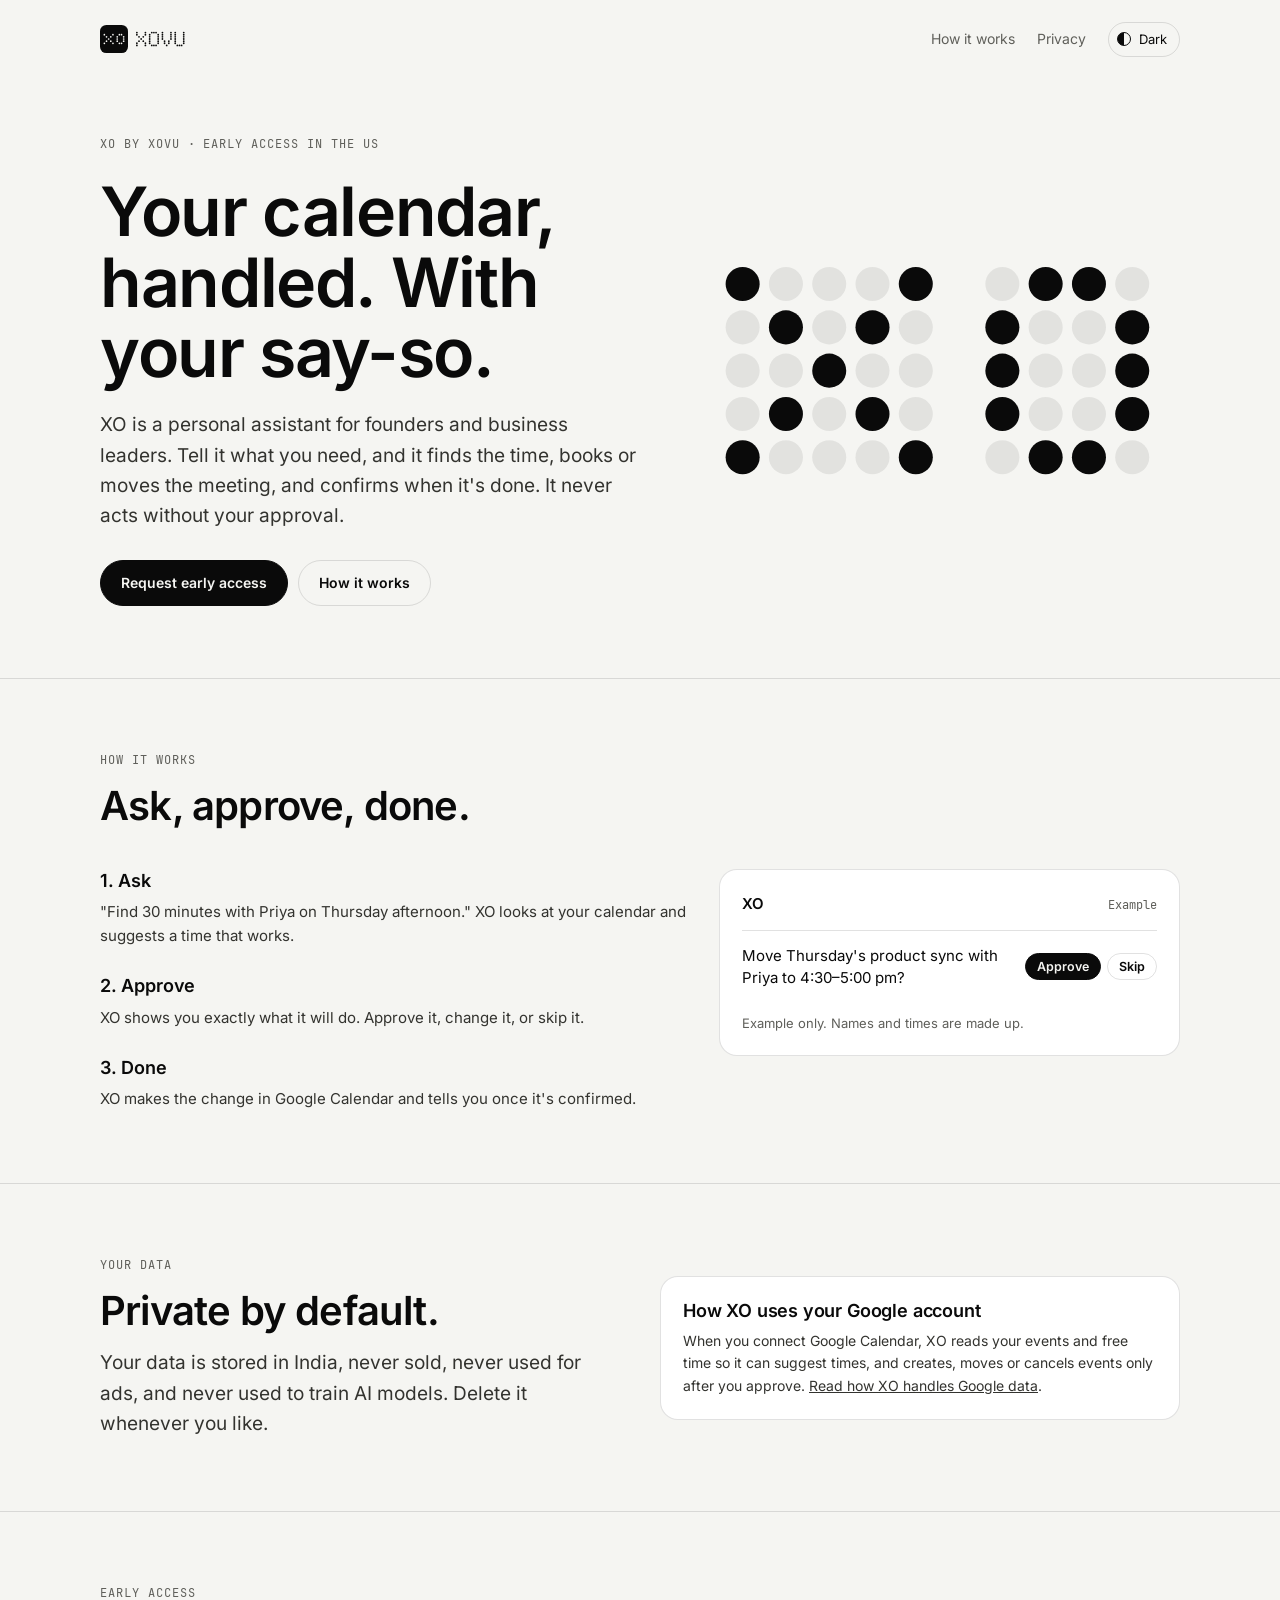
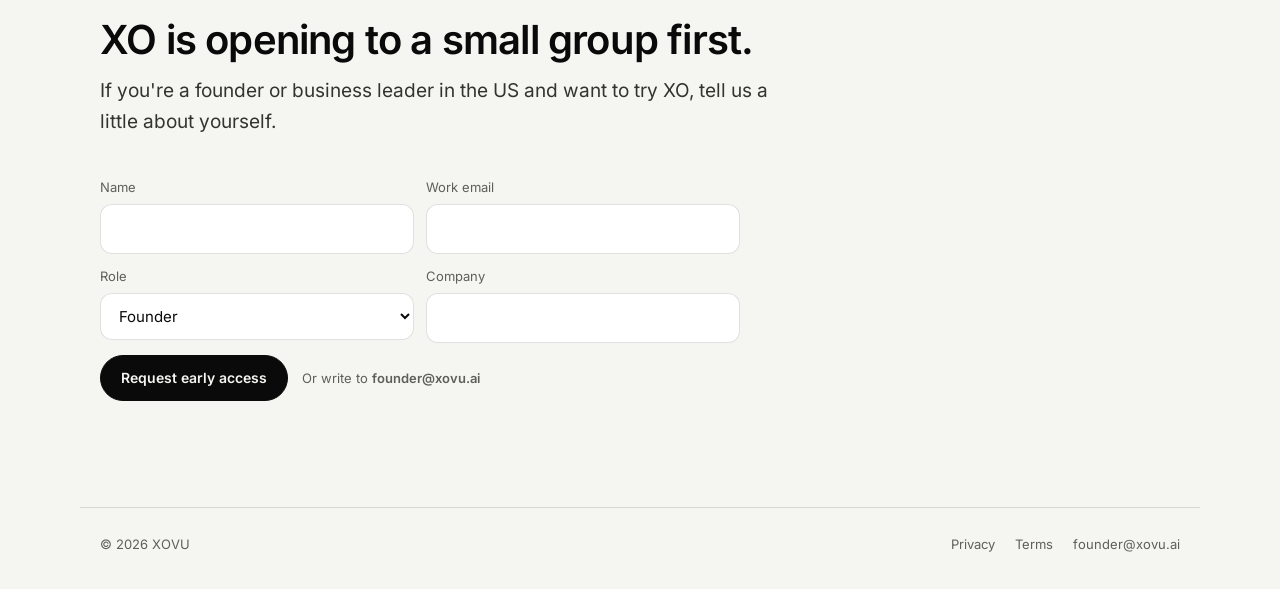
==== commit 6c935df9: "Point early-access copy at the US and fix registration wording Early access and the request form now" ====
--- a/index.html
+++ b/index.html
@@ -4,9 +4,9 @@
 <meta charset="utf-8">
 <meta name="viewport" content="width=device-width,initial-scale=1,viewport-fit=cover">
 <title>XO by XOVU</title>
-<meta name="description" content="XO is a personal assistant for founders and business leaders in India. It handles your calendar and asks before it acts.">
+<meta name="description" content="XO is a personal assistant for founders and business leaders in the US. It handles your calendar and asks before it acts.">
 <meta property="og:title" content="XO by XOVU">
-<meta property="og:description" content="A personal assistant for founders and business leaders in India. Now in early access.">
+<meta property="og:description" content="A personal assistant for founders and business leaders in the US. Now in early access.">
 <meta property="og:type" content="website">
 <link rel="canonical" href="https://xovu.ai/">
 <meta property="og:url" content="https://xovu.ai/">
@@ -35,7 +35,7 @@
 <main>
   <section class="wrap hero">
     <div class="hero-copy">
-      <p class="eyebrow">XO by XOVU · Early access in India</p>
+      <p class="eyebrow">XO by XOVU · Early access in the US</p>
       <h1>Your calendar, handled. With your say-so.</h1>
       <p class="lead">XO is a personal assistant for founders and business leaders. Tell it what you need, and it finds the time, books or moves the meeting, and confirms when it's done. It never acts without your approval.</p>
       <div class="hero-actions">
@@ -92,7 +92,7 @@
       <div class="section-head">
         <p class="eyebrow">Early access</p>
         <h2 id="ea-h">XO is opening to a small group first.</h2>
-        <p class="lead">If you're a founder or business leader in India and want to try XO, tell us a little about yourself.</p>
+        <p class="lead">If you're a founder or business leader in the US and want to try XO, tell us a little about yourself.</p>
       </div>
       <form class="form" id="form" novalidate>
         <label>Name<input id="f-name" name="name" autocomplete="name" required></label>
@@ -114,7 +114,7 @@
 </main>
 
 <footer class="wrap foot">
-  <span>© 2026 XOVU · Made in India</span>
+  <span>© 2026 XOVU</span>
   <nav aria-label="Footer"><a href="/privacy">Privacy</a><a href="/terms">Terms</a><a href="mailto:founder@xovu.ai">founder@xovu.ai</a></nav>
 </footer>
 
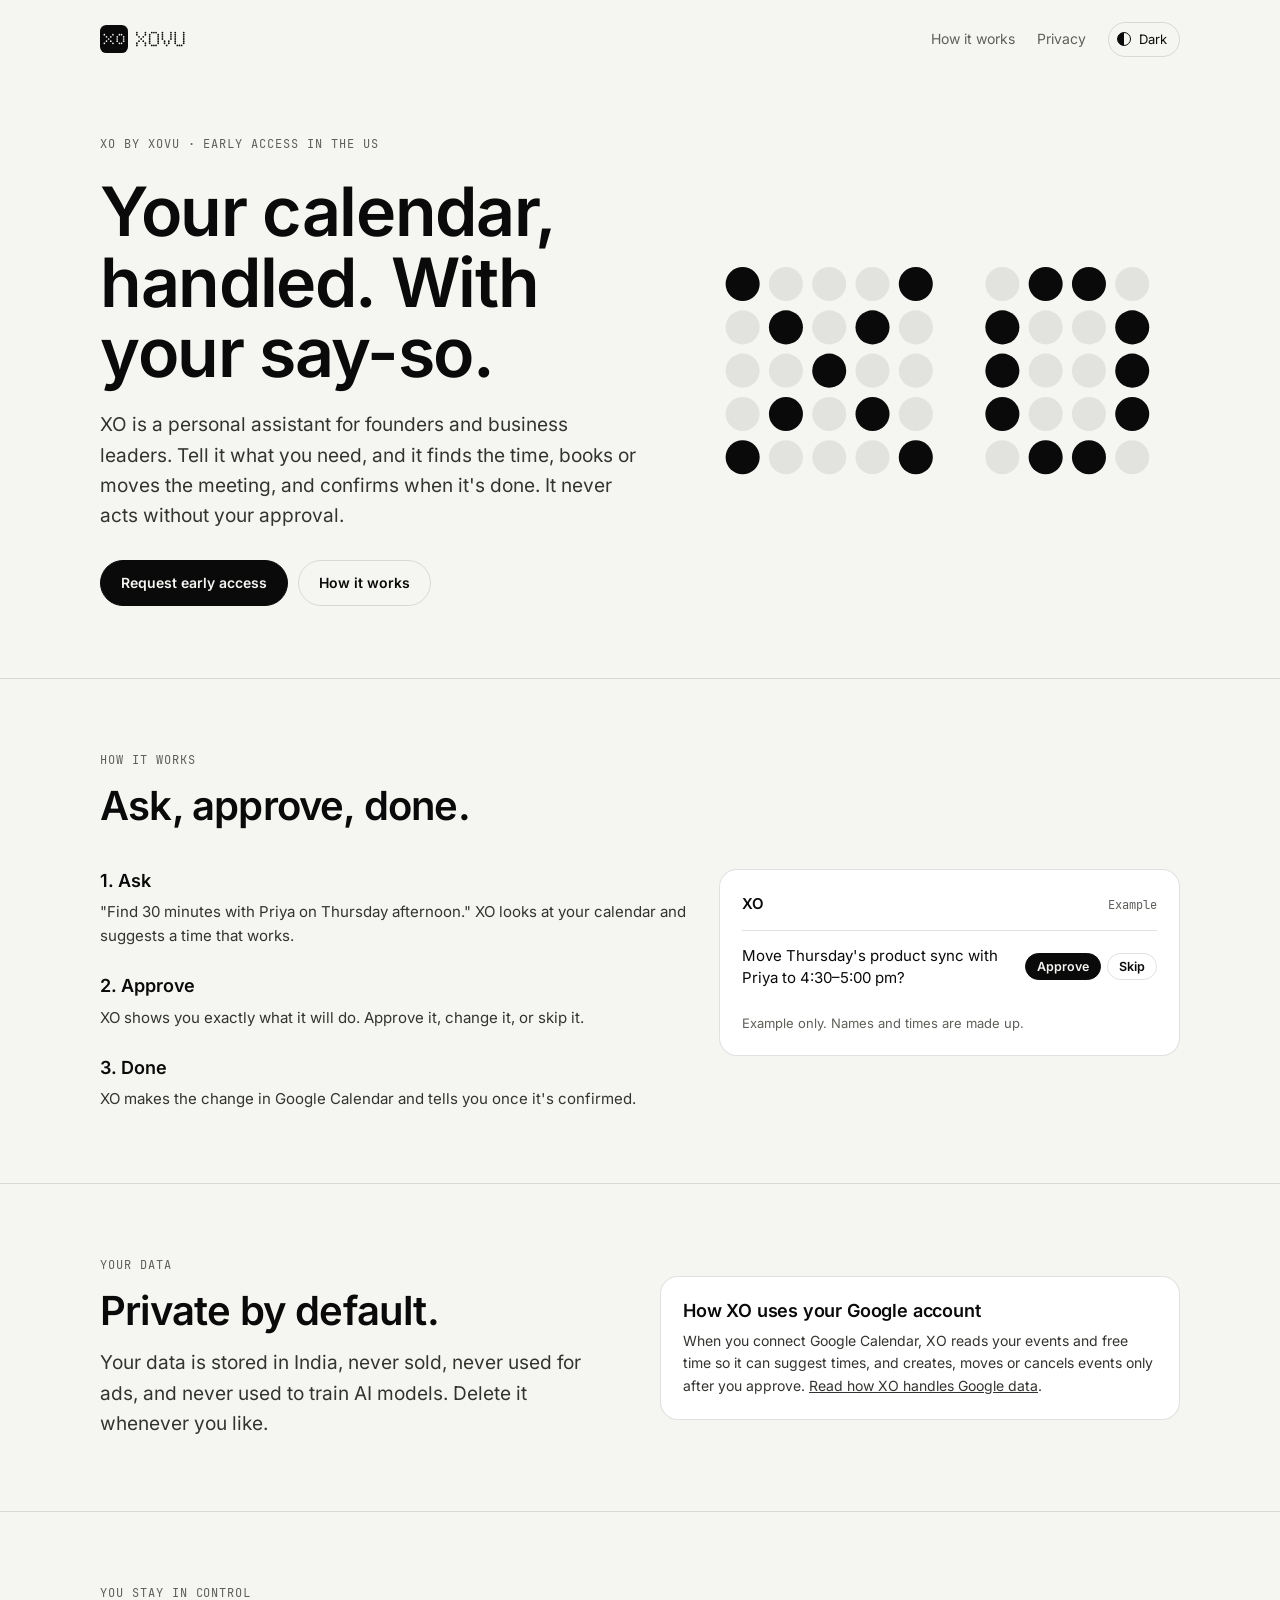
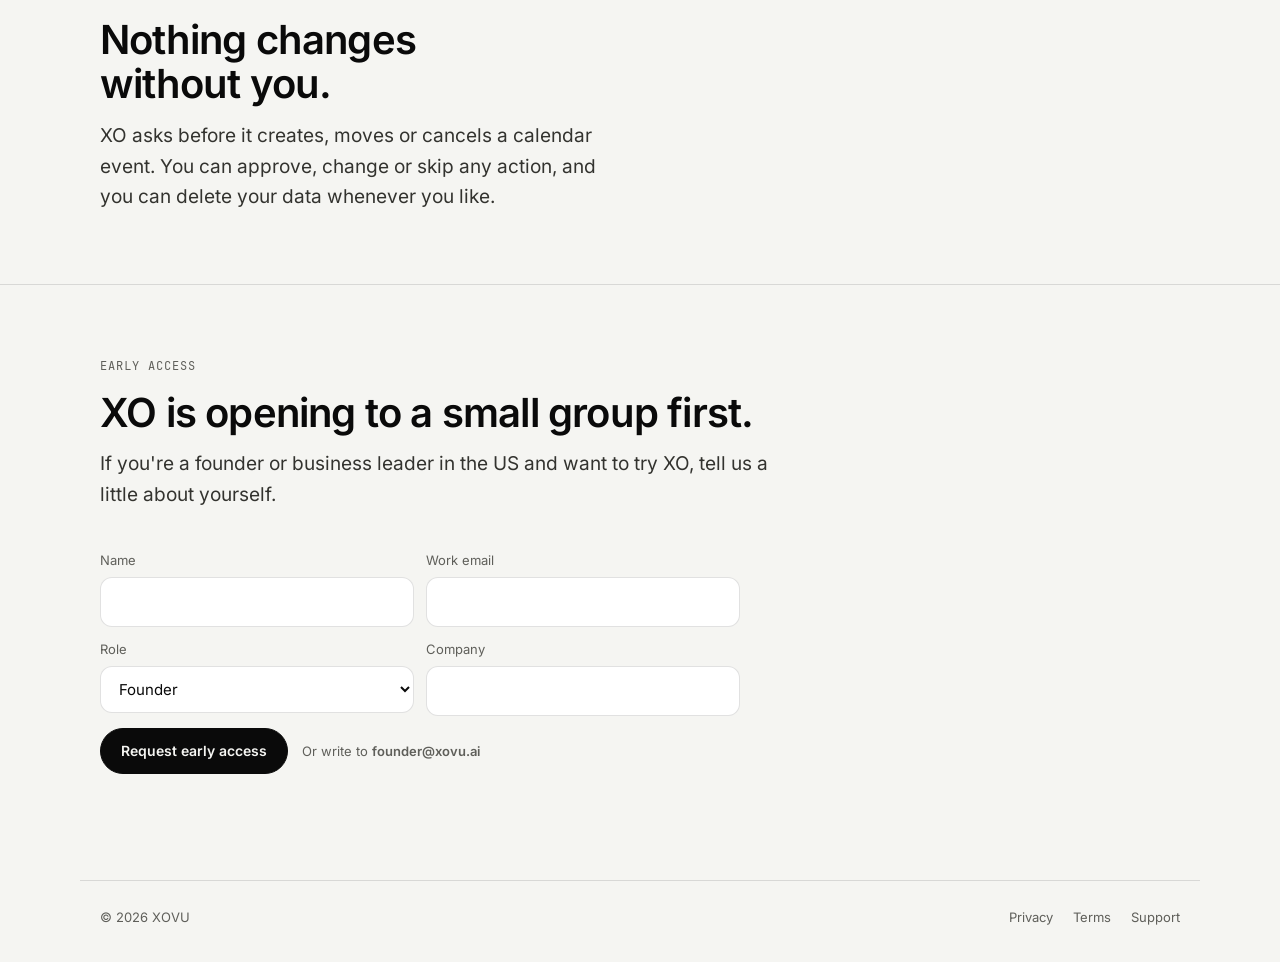
==== commit 441c9ef3: "Add support page and a control section; link support in footer - New /support page with a contact ro" ====
--- a/index.html
+++ b/index.html
@@ -87,6 +87,16 @@
     </div>
   </section>
 
+  <section class="section" aria-labelledby="c-h">
+    <div class="wrap band">
+      <div class="section-head" style="margin:0">
+        <p class="eyebrow">You stay in control</p>
+        <h2 id="c-h">Nothing changes without you.</h2>
+        <p class="lead">XO asks before it creates, moves or cancels a calendar event. You can approve, change or skip any action, and you can delete your data whenever you like.</p>
+      </div>
+    </div>
+  </section>
+
   <section class="section" id="early-access" aria-labelledby="ea-h">
     <div class="wrap">
       <div class="section-head">
@@ -115,7 +125,7 @@
 
 <footer class="wrap foot">
   <span>© 2026 XOVU</span>
-  <nav aria-label="Footer"><a href="/privacy">Privacy</a><a href="/terms">Terms</a><a href="mailto:founder@xovu.ai">founder@xovu.ai</a></nav>
+  <nav aria-label="Footer"><a href="/privacy">Privacy</a><a href="/terms">Terms</a><a href="/support">Support</a></nav>
 </footer>
 
 <script src="/brand.js"></script>
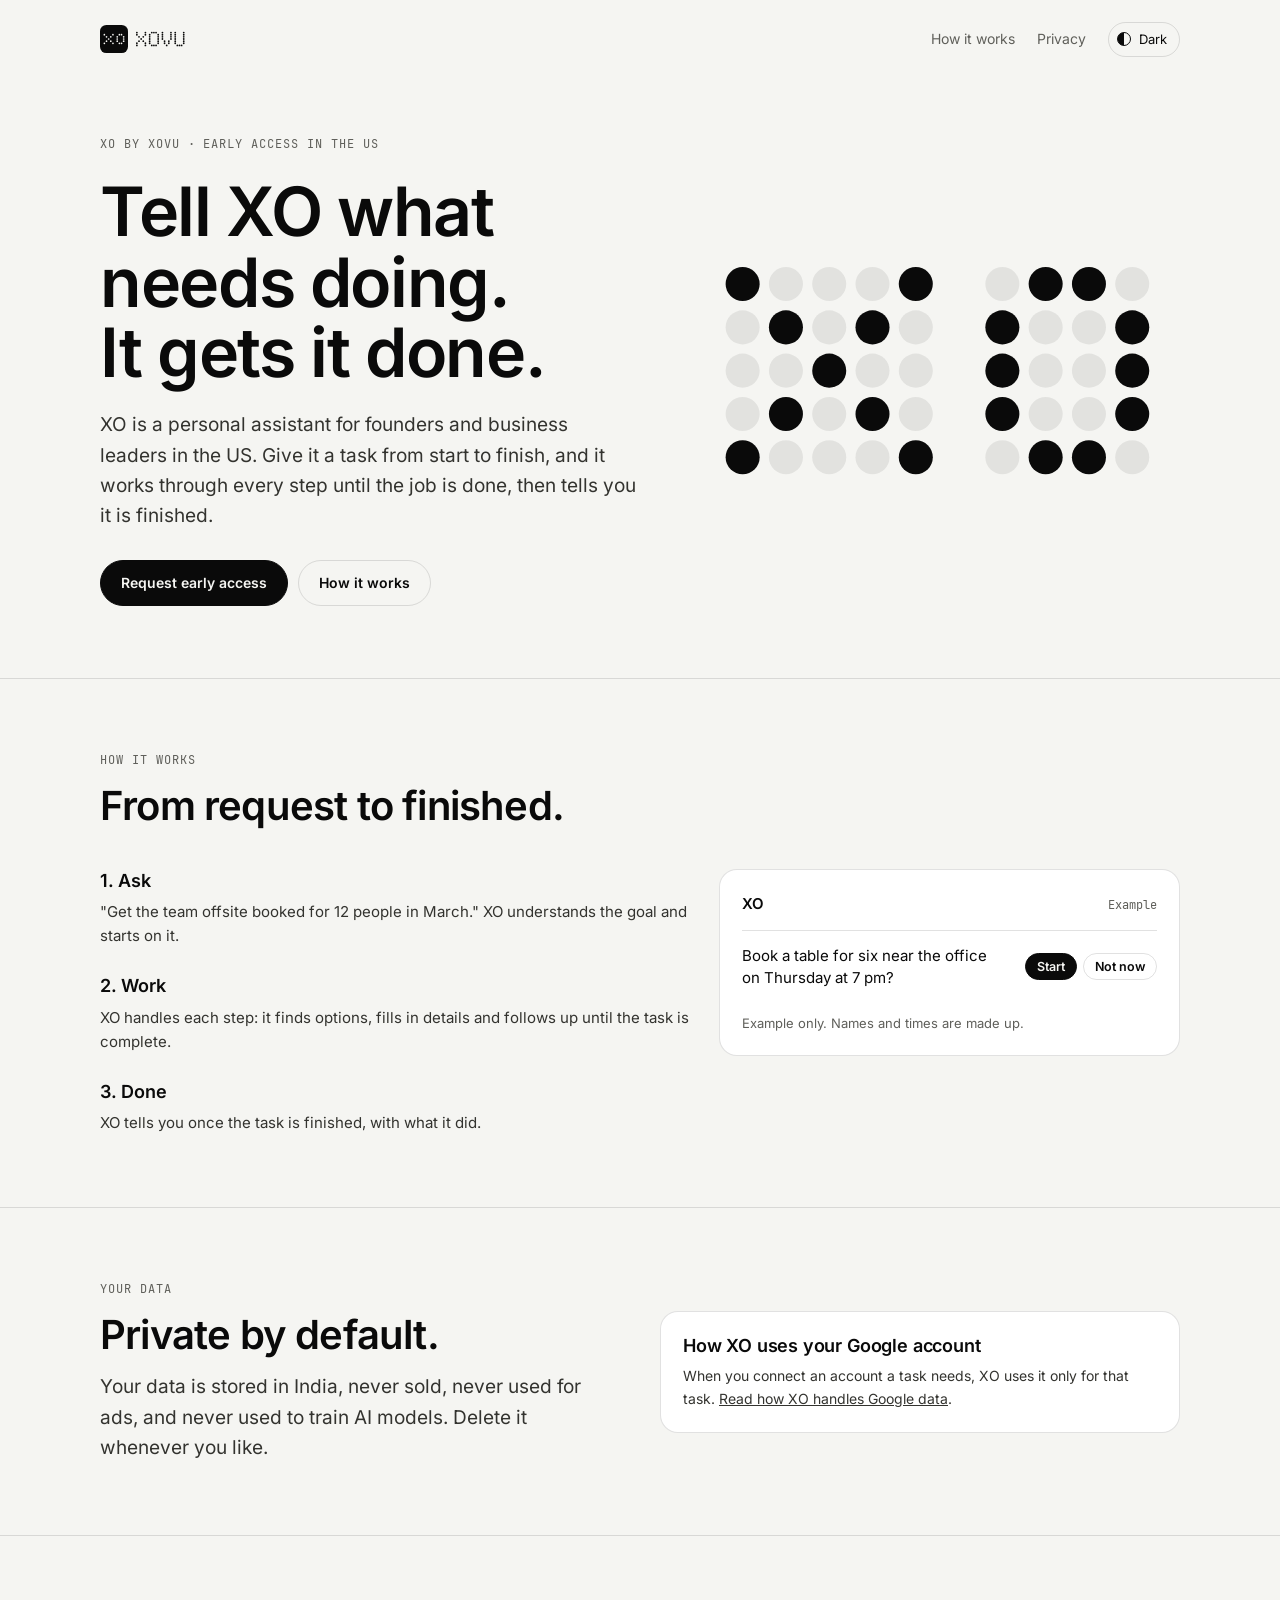
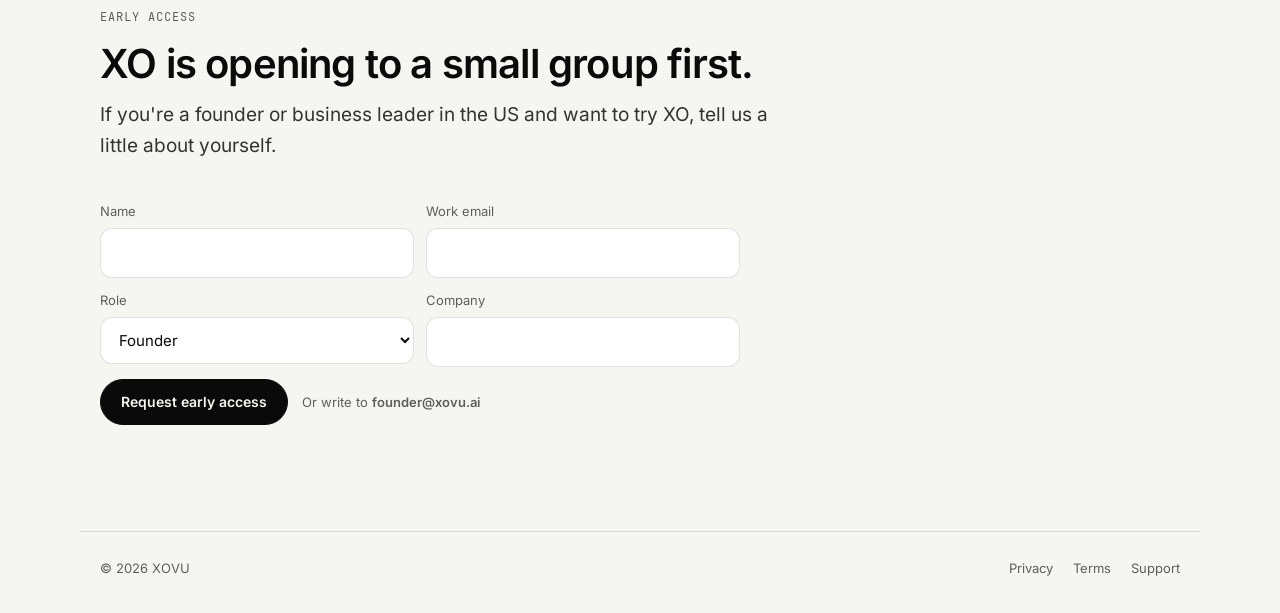
==== commit e580ee98: "Lead the homepage with the full task vision, not calendar Hero, description and example now describe" ====
--- a/index.html
+++ b/index.html
@@ -4,16 +4,16 @@
 <meta charset="utf-8">
 <meta name="viewport" content="width=device-width,initial-scale=1,viewport-fit=cover">
 <title>XO by XOVU</title>
-<meta name="description" content="XO is a personal assistant for founders and business leaders in the US. It handles your calendar and asks before it acts.">
+<meta name="description" content="XO is a personal assistant for founders and business leaders in the US. It takes on the whole task, from start to finish.">
 <meta property="og:title" content="XO by XOVU">
-<meta property="og:description" content="A personal assistant for founders and business leaders in the US. Now in early access.">
+<meta property="og:description" content="A personal assistant for founders and business leaders in the US. Tell it what needs doing, and it gets it done. Now in early access.">
 <meta property="og:type" content="website">
 <link rel="canonical" href="https://xovu.ai/">
 <meta property="og:url" content="https://xovu.ai/">
 <meta property="og:site_name" content="XOVU">
 <meta property="og:image" content="https://xovu.ai/og-image.png">
 <meta property="og:image:width" content="1200"><meta property="og:image:height" content="630">
-<meta property="og:image:alt" content="The XO dot mark next to the words Your calendar, handled.">
+<meta property="og:image:alt" content="The XO dot mark next to the words Tell it. It gets it done.">
 <meta name="twitter:card" content="summary_large_image">
 <meta name="color-scheme" content="light dark">
 <link rel="icon" href="/favicon.svg" type="image/svg+xml">
@@ -36,8 +36,8 @@
   <section class="wrap hero">
     <div class="hero-copy">
       <p class="eyebrow">XO by XOVU · Early access in the US</p>
-      <h1>Your calendar, handled. With your say-so.</h1>
-      <p class="lead">XO is a personal assistant for founders and business leaders. Tell it what you need, and it finds the time, books or moves the meeting, and confirms when it's done. It never acts without your approval.</p>
+      <h1>Tell XO what needs doing. It gets it done.</h1>
+      <p class="lead">XO is a personal assistant for founders and business leaders in the US. Give it a task from start to finish, and it works through every step until the job is done, then tells you it is finished.</p>
       <div class="hero-actions">
         <a class="btn" href="#early-access">Request early access</a>
         <a class="btn ghost" href="#how">How it works</a>
@@ -50,22 +50,22 @@
     <div class="wrap">
       <div class="section-head">
         <p class="eyebrow">How it works</p>
-        <h2 id="how-h">Ask, approve, done.</h2>
+        <h2 id="how-h">From request to finished.</h2>
       </div>
       <div class="demo">
         <div class="grid3" style="grid-template-columns:1fr;gap:26px">
-          <div class="feature"><h3>1. Ask</h3><p>"Find 30 minutes with Priya on Thursday afternoon." XO looks at your calendar and suggests a time that works.</p></div>
-          <div class="feature"><h3>2. Approve</h3><p>XO shows you exactly what it will do. Approve it, change it, or skip it.</p></div>
-          <div class="feature"><h3>3. Done</h3><p>XO makes the change in Google Calendar and tells you once it's confirmed.</p></div>
+          <div class="feature"><h3>1. Ask</h3><p>"Get the team offsite booked for 12 people in March." XO understands the goal and starts on it.</p></div>
+          <div class="feature"><h3>2. Work</h3><p>XO handles each step: it finds options, fills in details and follows up until the task is complete.</p></div>
+          <div class="feature"><h3>3. Done</h3><p>XO tells you once the task is finished, with what it did.</p></div>
         </div>
-        <div class="panel" role="group" aria-label="Example request">
+        <div class="panel" role="group" aria-label="Example task">
           <div class="panel-head"><strong>XO</strong><span class="mono">Example</span></div>
           <div class="item">
-            <p>Move Thursday's product sync with Priya to 4:30–5:00 pm?</p>
-            <div class="chips"><button class="chip yes" type="button" id="a1">Approve</button><button class="chip" type="button" id="s1">Skip</button></div>
+            <p>Book a table for six near the office on Thursday at 7 pm?</p>
+            <div class="chips"><button class="chip yes" type="button" id="a1">Start</button><button class="chip" type="button" id="s1">Not now</button></div>
           </div>
           <div class="item" id="done-row" hidden>
-            <p><span class="status">Done</span> Product sync is now Thu 23 Oct, 4:30–5:00 pm.</p>
+            <p><span class="status">Done</span> Table for six booked for Thursday at 7 pm. Confirmation sent.</p>
           </div>
           <p class="note" style="margin-top:10px">Example only. Names and times are made up.</p>
         </div>
@@ -82,17 +82,7 @@
       </div>
       <div class="panel">
         <h3 style="margin-bottom:8px">How XO uses your Google account</h3>
-        <p class="note" style="font-size:14px;color:var(--lead)">When you connect Google Calendar, XO reads your events and free time so it can suggest times, and creates, moves or cancels events only after you approve. <a href="/privacy#google">Read how XO handles Google data</a>.</p>
-      </div>
-    </div>
-  </section>
-
-  <section class="section" aria-labelledby="c-h">
-    <div class="wrap band">
-      <div class="section-head" style="margin:0">
-        <p class="eyebrow">You stay in control</p>
-        <h2 id="c-h">Nothing changes without you.</h2>
-        <p class="lead">XO asks before it creates, moves or cancels a calendar event. You can approve, change or skip any action, and you can delete your data whenever you like.</p>
+        <p class="note" style="font-size:14px;color:var(--lead)">When you connect an account a task needs, XO uses it only for that task. <a href="/privacy#google">Read how XO handles Google data</a>.</p>
       </div>
     </div>
   </section>
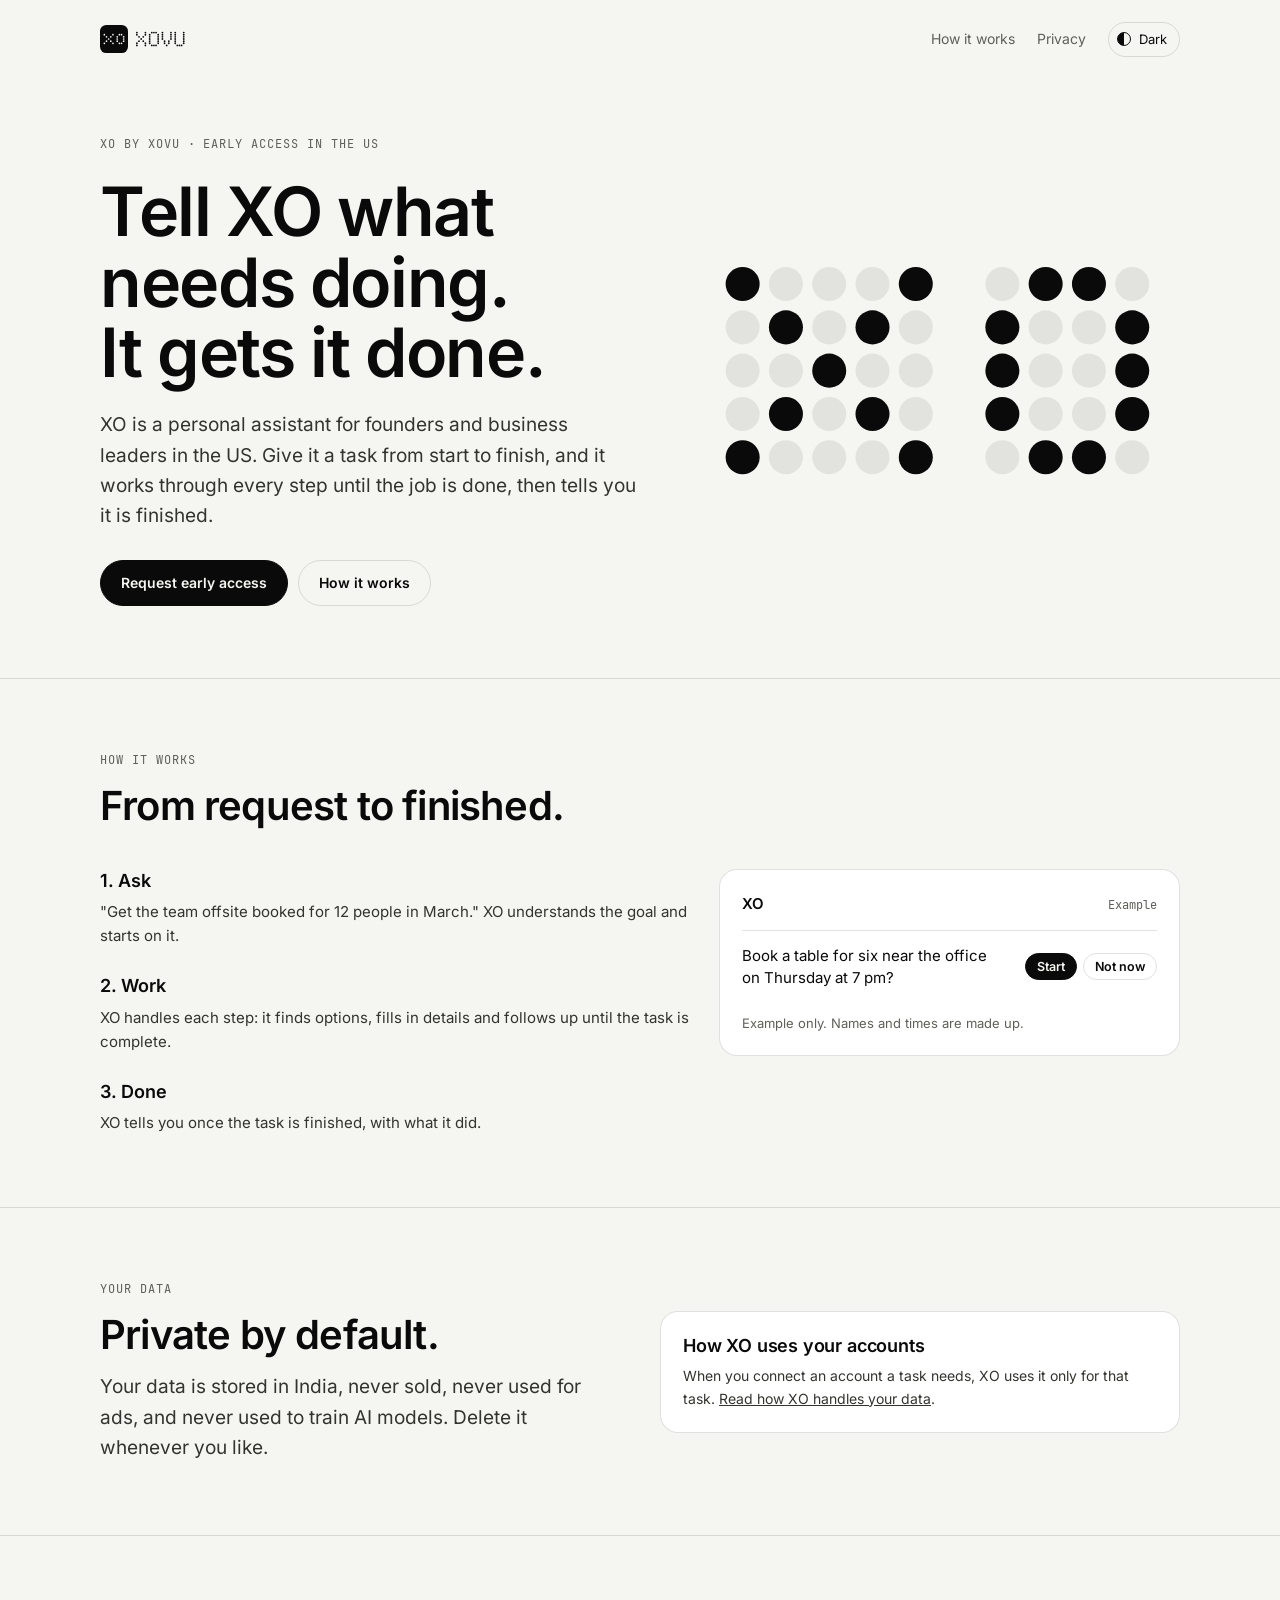
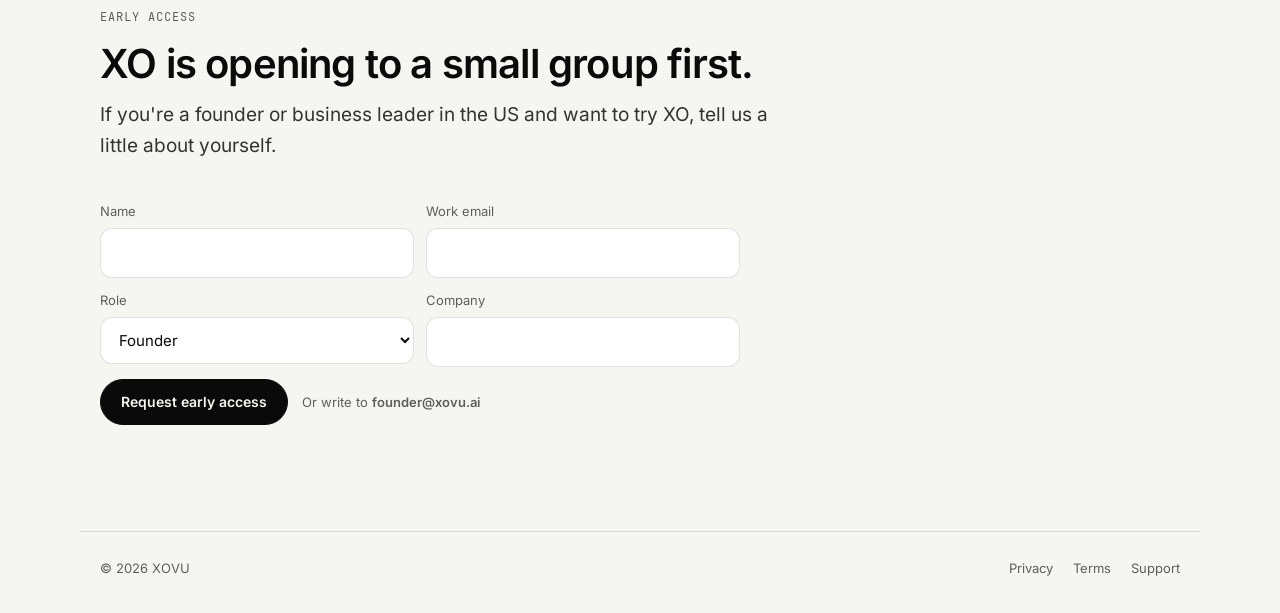
==== commit 635483c7: "Make the data box about accounts in general, not Google only Heading becomes 'How XO uses your accou" ====
--- a/index.html
+++ b/index.html
@@ -81,8 +81,8 @@
         <p class="lead">Your data is stored in India, never sold, never used for ads, and never used to train AI models. Delete it whenever you like.</p>
       </div>
       <div class="panel">
-        <h3 style="margin-bottom:8px">How XO uses your Google account</h3>
-        <p class="note" style="font-size:14px;color:var(--lead)">When you connect an account a task needs, XO uses it only for that task. <a href="/privacy#google">Read how XO handles Google data</a>.</p>
+        <h3 style="margin-bottom:8px">How XO uses your accounts</h3>
+        <p class="note" style="font-size:14px;color:var(--lead)">When you connect an account a task needs, XO uses it only for that task. <a href="/privacy">Read how XO handles your data</a>.</p>
       </div>
     </div>
   </section>
